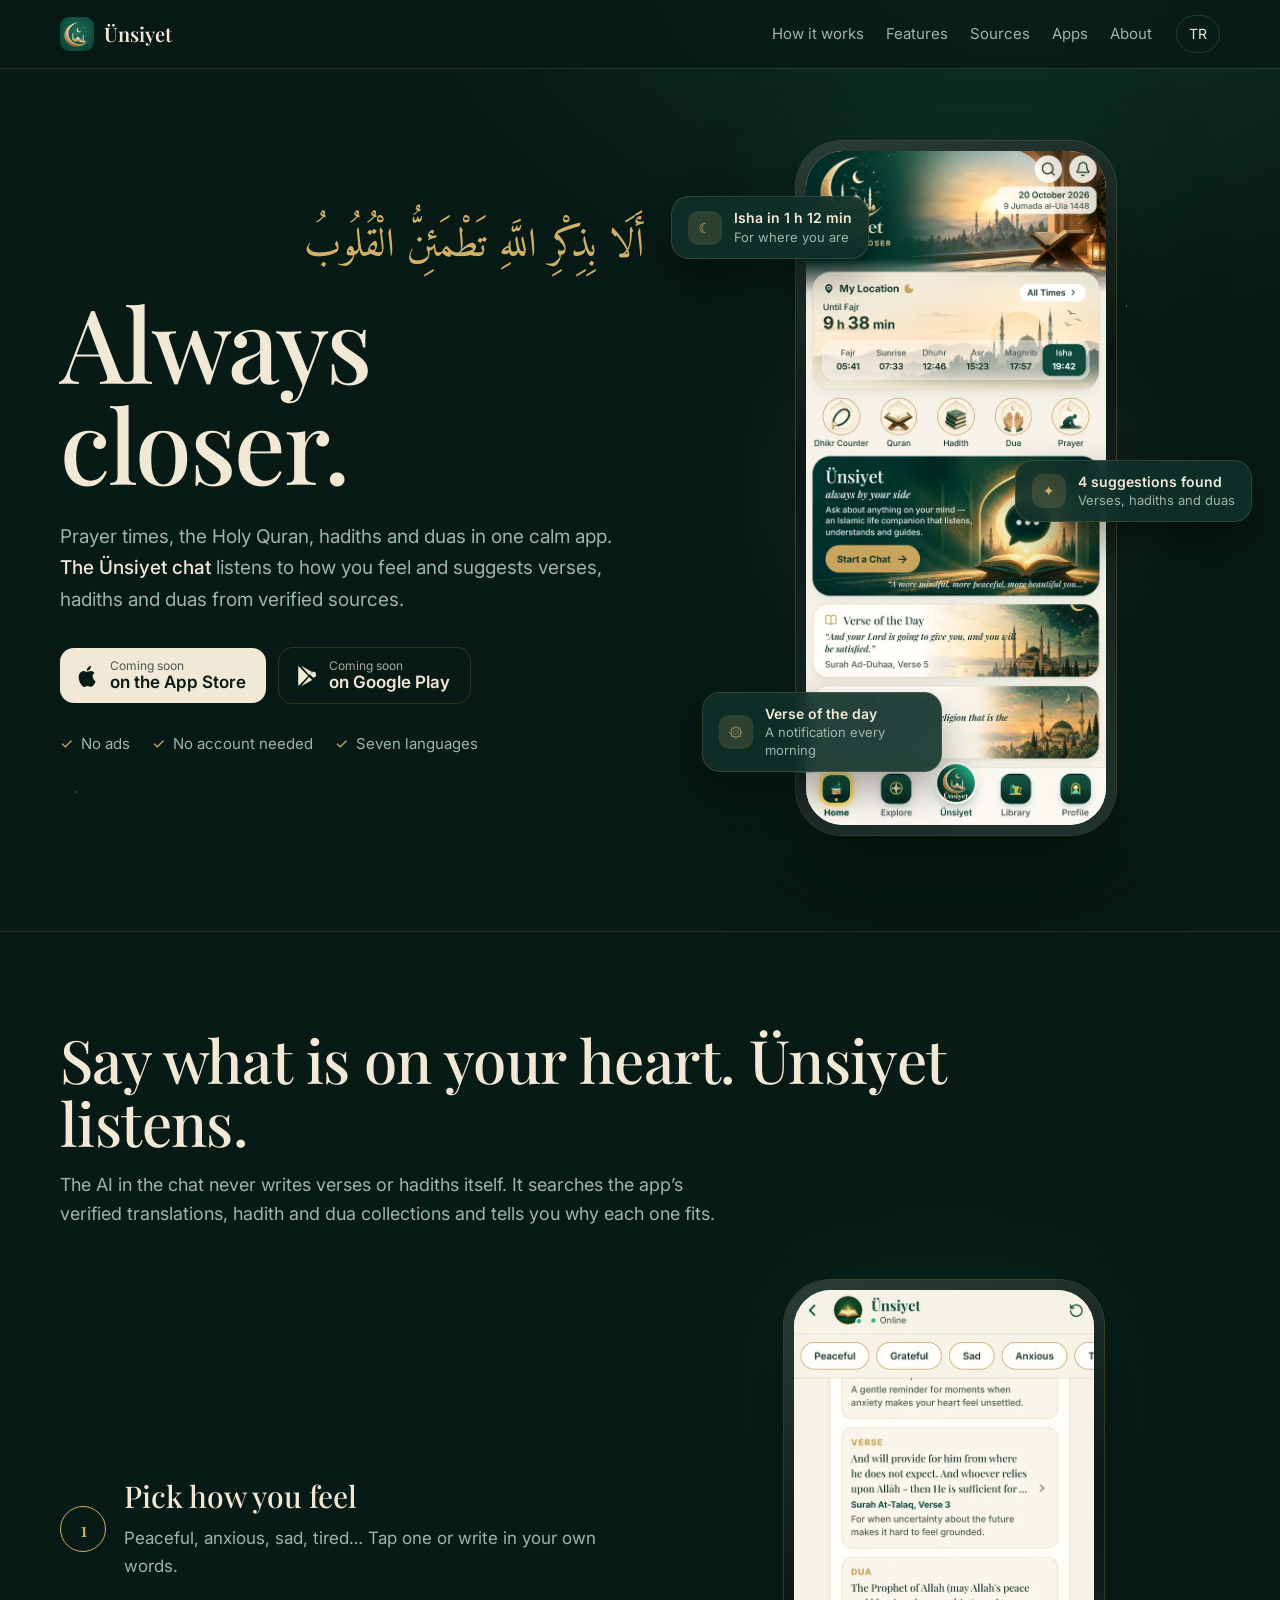
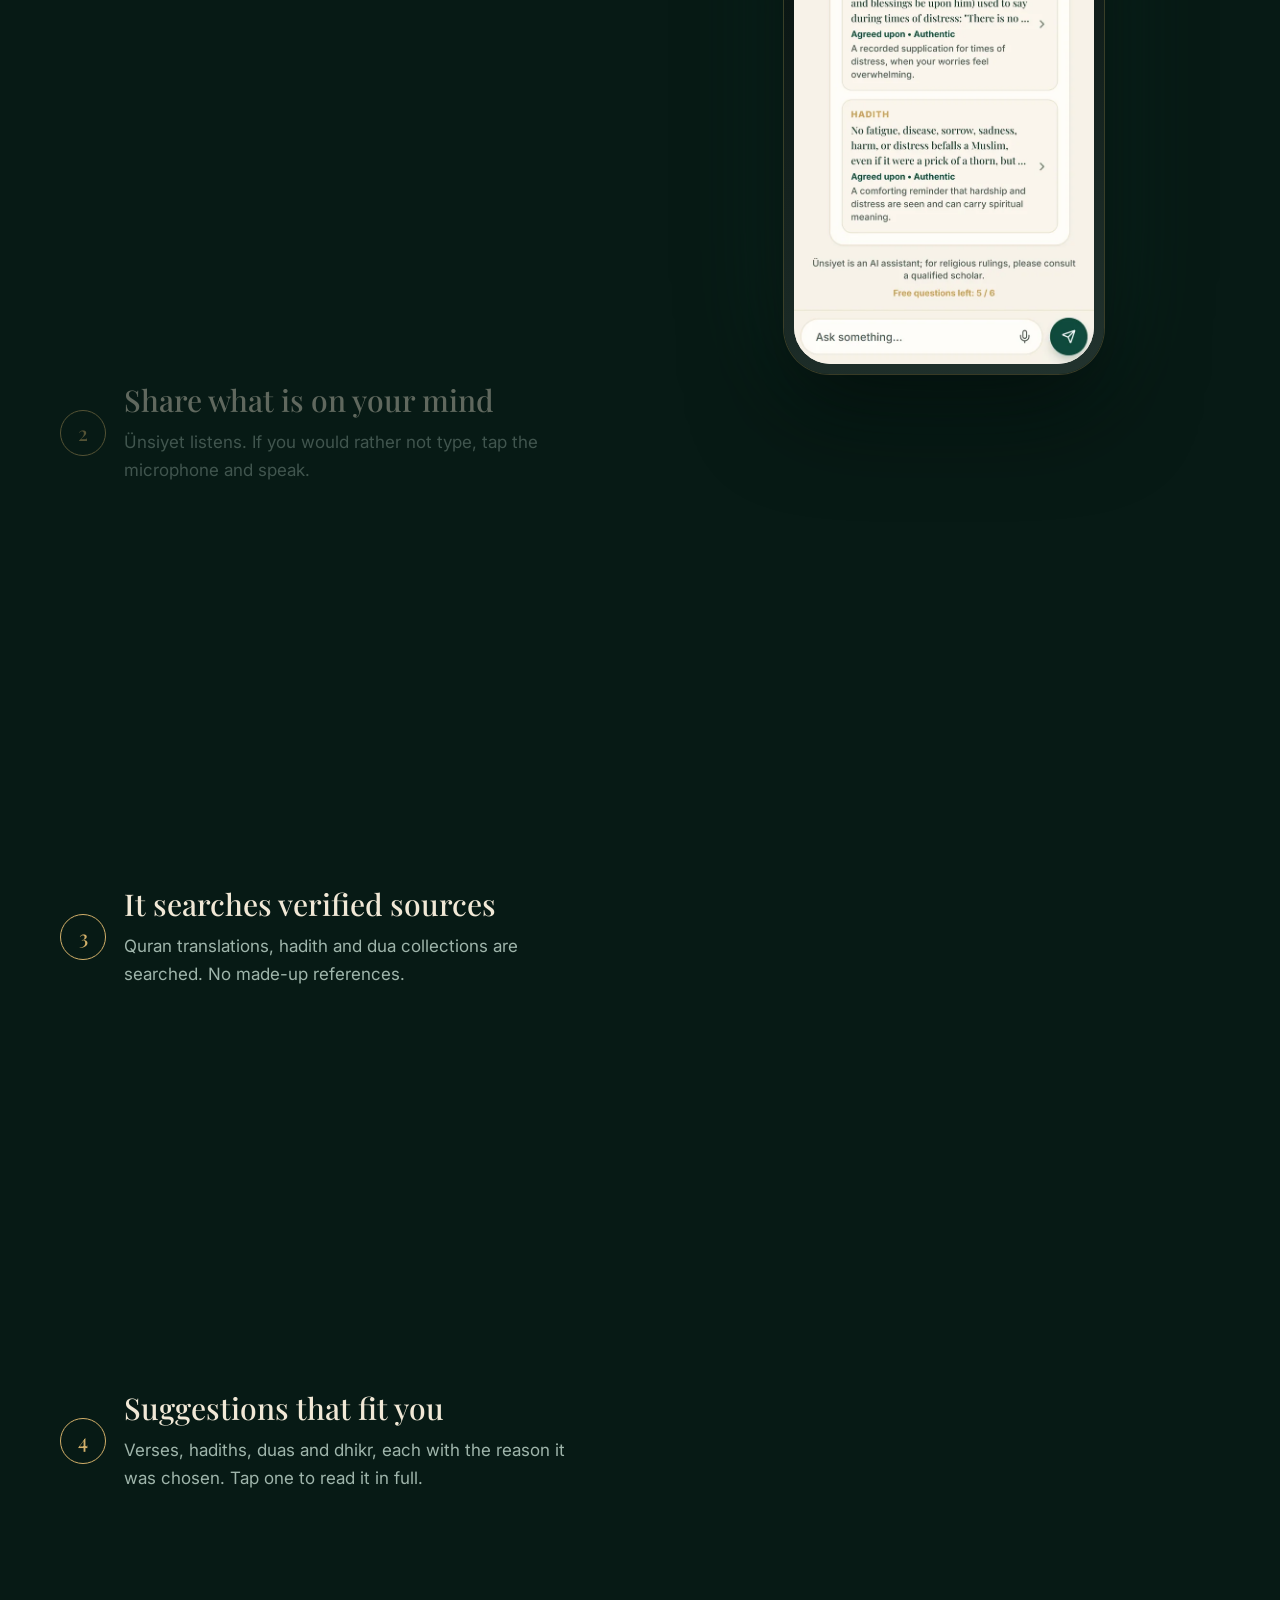
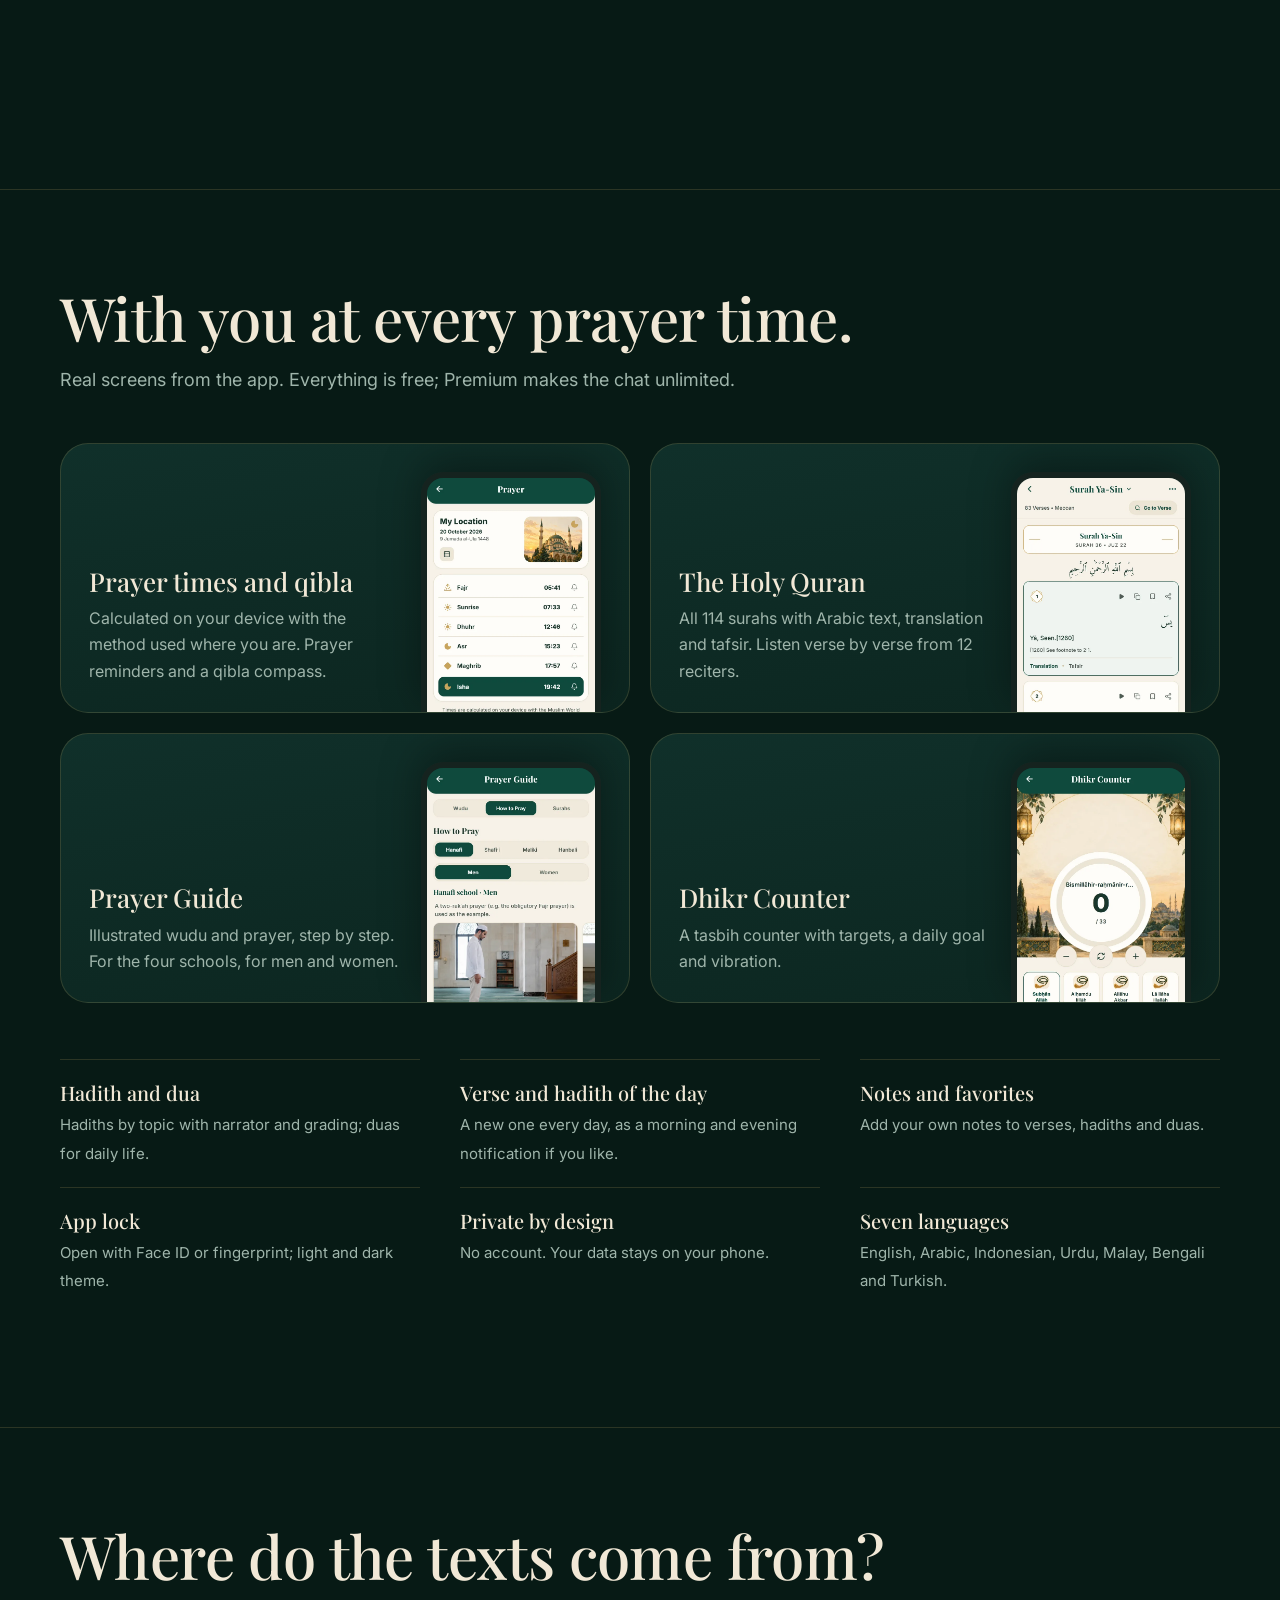
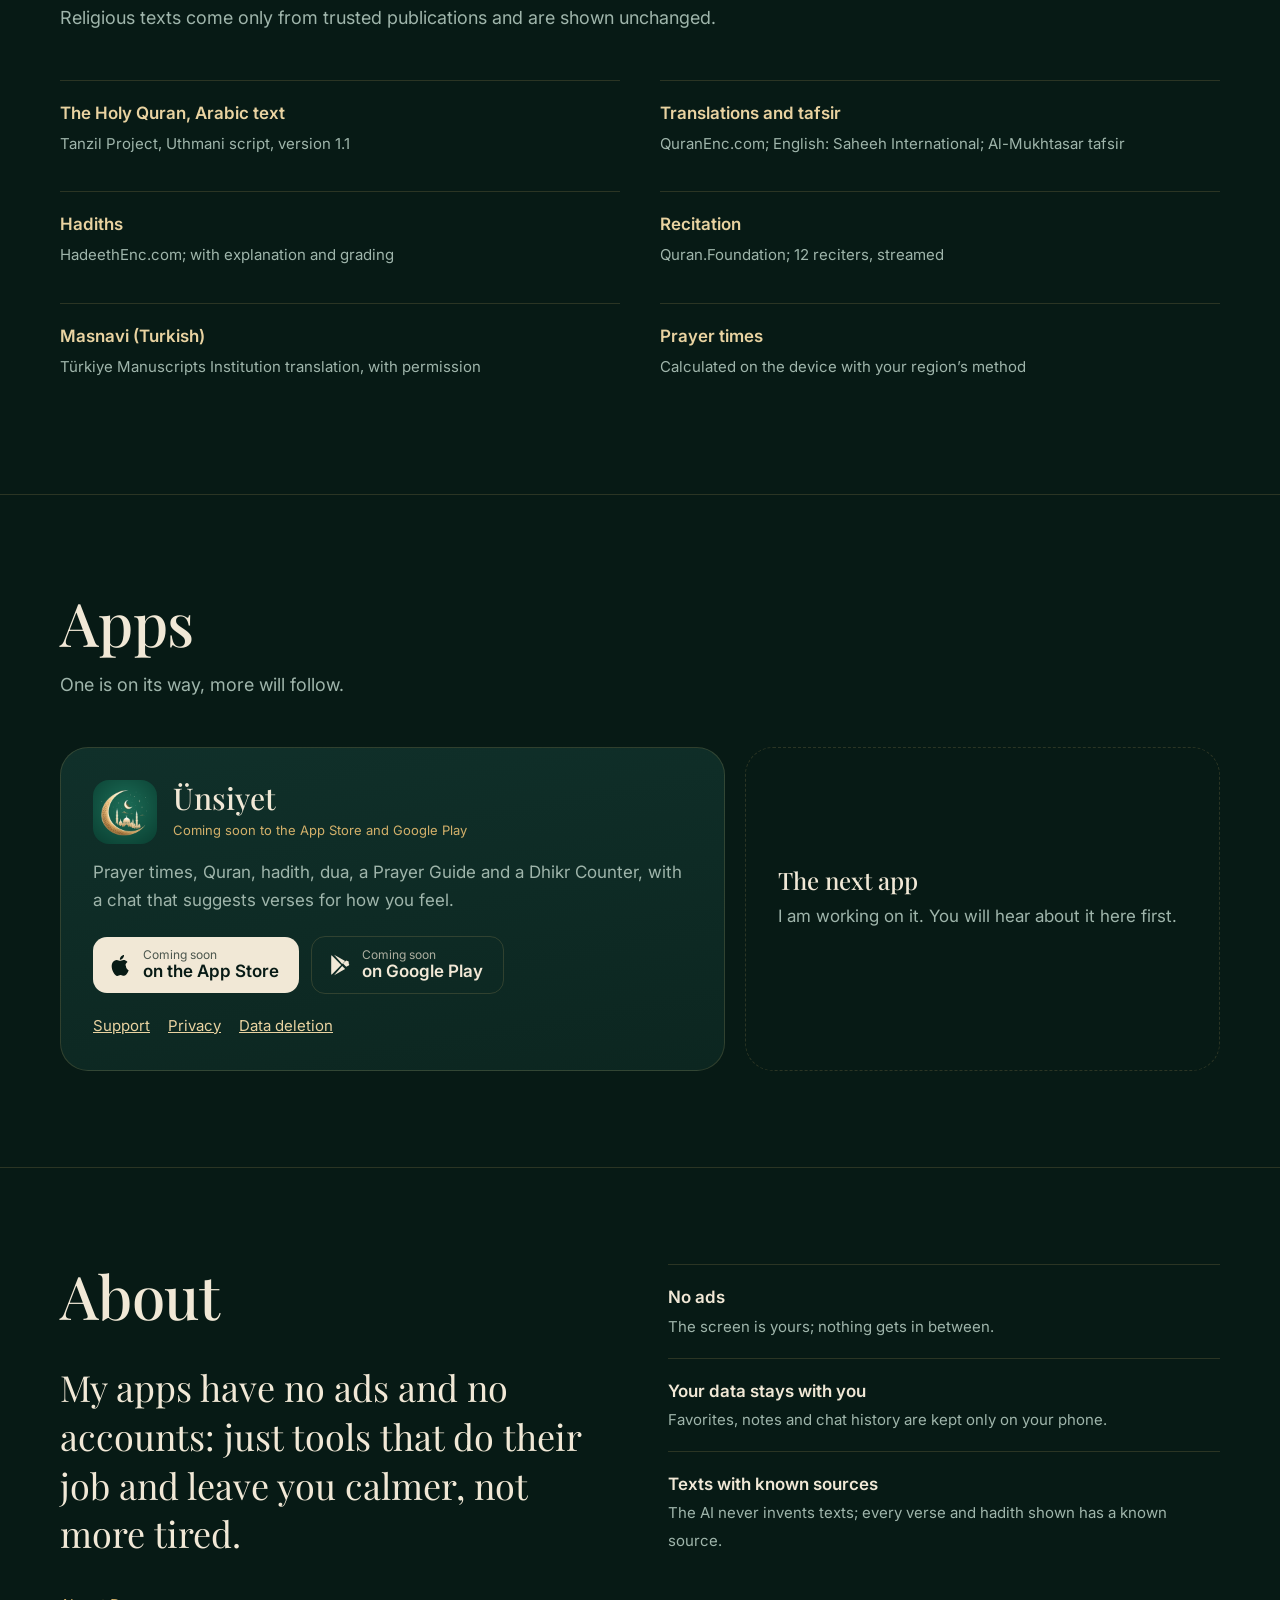
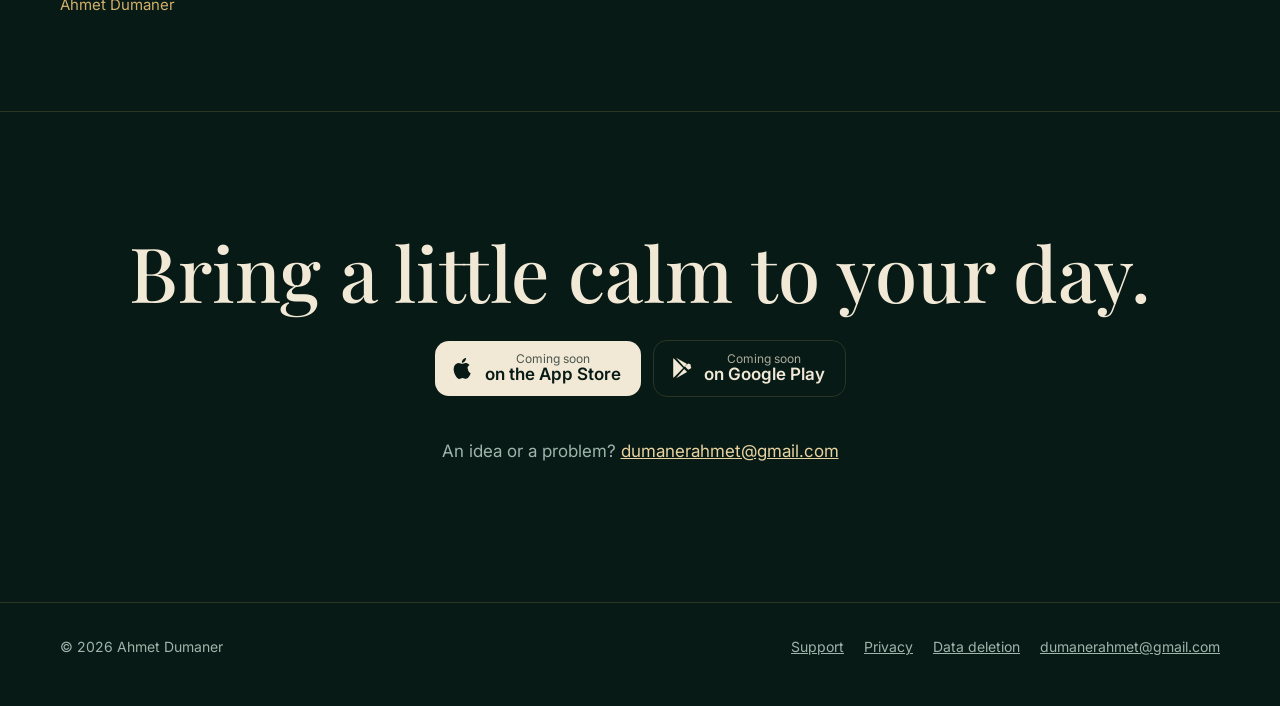
==== en/index.html @ 68b0a4cc "First version of dumaner.com.tr Home page in Turkish and English with the app's real screens, the ch" ====
<!doctype html>
<html lang="en" dir="ltr">
<head>
<meta charset="utf-8">
<meta name="viewport" content="width=device-width, initial-scale=1">
<title>Ünsiyet — Quran, prayer times, dua and dhikr</title>
<meta name="description" content="Ünsiyet is an Islamic lifestyle app with prayer times, qibla, the Holy Quran, hadiths, duas and dhikr, and a chat that suggests verses for how you feel.">
<meta name="theme-color" content="#071a15">
<link rel="canonical" href="https://dumaner.com.tr/en/">
<link rel="alternate" hreflang="tr" href="https://dumaner.com.tr/">
<link rel="alternate" hreflang="en" href="https://dumaner.com.tr/en/">
<meta property="og:title" content="Ünsiyet — Quran, prayer times, dua and dhikr">
<meta property="og:description" content="Ünsiyet is an Islamic lifestyle app with prayer times, qibla, the Holy Quran, hadiths, duas and dhikr, and a chat that suggests verses for how you feel.">
<meta property="og:image" content="https://dumaner.com.tr/assets/og.png">
<meta property="og:url" content="https://dumaner.com.tr/en/">
<link rel="icon" href="/assets/icon-192.png">
<link rel="apple-touch-icon" href="/assets/icon-192.png">
<link rel="preconnect" href="https://fonts.googleapis.com">
<link rel="preconnect" href="https://fonts.gstatic.com" crossorigin>
<link rel="stylesheet" href="https://fonts.googleapis.com/css2?family=Amiri&family=Inter:wght@400;500;600&family=Playfair+Display:wght@500;600&display=swap">
<link rel="stylesheet" href="/assets/styles.css">
</head>
<body>
<header class="top"><div class="wrap">
<a class="brand" href="/en/"><img src="/assets/icon-192.png" alt=""><span>Ünsiyet</span></a>
<nav aria-label="Sayfa"><a href="#how">How it works</a><a href="#features">Features</a><a href="#sources">Sources</a><a href="#apps">Apps</a><a href="#about">About</a></nav><a class="lang" href="/" hreflang="tr">TR</a>
</div></header>
<main>
<section class="hero" id="top"><div class="wrap">
<div>
<h1><span class="arabic" lang="ar" dir="rtl">أَلَا بِذِكْرِ اللَّهِ تَطْمَئِنُّ الْقُلُوبُ</span>Always closer.</h1>
<p class="lead">Prayer times, the Holy Quran, hadiths and duas in one calm app. <strong>The Ünsiyet chat</strong> listens to how you feel and suggests verses, hadiths and duas from verified sources.</p>
<div class="actions">
<a class="store" aria-disabled="true"><svg viewBox="0 0 24 24" aria-hidden="true"><path fill="currentColor" d="M16.4 12.6c0-2.4 2-3.6 2.1-3.7-1.2-1.7-3-1.9-3.6-2-1.5-.2-3 .9-3.8.9s-2-.9-3.3-.9C6.1 7 4.5 8 3.6 9.6c-1.9 3.2-.5 8 1.3 10.6.9 1.3 2 2.7 3.3 2.7 1.3-.1 1.8-.9 3.4-.9s2 .9 3.4.8c1.4 0 2.3-1.3 3.2-2.6 1-1.5 1.4-2.9 1.4-3-.1 0-2.7-1-2.7-4.6zM13.9 5.2c.7-.9 1.2-2 1.1-3.2-1 0-2.3.7-3 1.6-.7.8-1.3 2-1.1 3.1 1.1.1 2.3-.6 3-1.5z"/></svg><span><small>Coming soon</small><b>on the App Store</b></span></a>
<a class="store ghost" aria-disabled="true"><svg viewBox="0 0 24 24" aria-hidden="true"><path fill="currentColor" d="M3.6 2.3c-.3.3-.4.7-.4 1.2v17c0 .5.1.9.4 1.2l9.6-9.7-9.6-9.7zm10.6 10.7 2.9 2.9-11 6.3 8.1-9.2zm0-2L6.1 1.8l11 6.3-2.9 2.9zm6.5-.4c.7.4.7 1.4 0 1.8l-2.5 1.4-3.2-3.2 3.2-3.2 2.5 1.2z"/></svg><span><small>Coming soon</small><b>on Google Play</b></span></a>
</div>
<ul class="facts"><li>No ads</li><li>No account needed</li><li>Seven languages</li></ul>
</div>
<div class="stage">
<div class="halo"></div>
<div class="phone"><div class="screen"><img src="/assets/shots/en/1-home.webp" alt="Always closer." fetchpriority="high" width="430" height="932"></div></div>
<div class="chip c1" aria-hidden="true"><i>☾</i><div><b>Isha in 1 h 12 min</b><span>For where you are</span></div></div>
<div class="chip c2" aria-hidden="true"><i>✦</i><div><b>4 suggestions found</b><span>Verses, hadiths and duas</span></div></div>
<div class="chip c3" aria-hidden="true"><i>۞</i><div><b>Verse of the day</b><span>A notification every morning</span></div></div>
</div>
</div></section>

<section class="block" id="how"><div class="wrap">
<h2>Say what is on your heart. Ünsiyet listens.</h2>
<p class="intro">The AI in the chat never writes verses or hadiths itself. It searches the app’s verified translations, hadith and dua collections and tells you why each one fits.</p>
<div class="how">
<ol class="steps"><li><h3>Pick how you feel</h3><p>Peaceful, anxious, sad, tired… Tap one or write in your own words.</p></li><li><h3>Share what is on your mind</h3><p>Ünsiyet listens. If you would rather not type, tap the microphone and speak.</p></li><li><h3>It searches verified sources</h3><p>Quran translations, hadith and dua collections are searched. No made-up references.</p></li><li><h3>Suggestions that fit you</h3><p>Verses, hadiths, duas and dhikr, each with the reason it was chosen. Tap one to read it in full.</p></li></ol>
<div class="sticky" aria-hidden="true"><div class="phone"><div class="screen">
<div class="mock"><div class="bar"><img src="/assets/icon-192.png" alt=""><div><b>Ünsiyet</b><span>● Online</span></div></div><div class="moods"><span>Peaceful</span><span>Grateful</span><span>Sad</span><span class="sel">Anxious</span><span>Tired</span></div><div class="bubble">Assalamu alaikum! How are you feeling today?</div></div>
<div class="mock"><div class="bar"><img src="/assets/icon-192.png" alt=""><div><b>Ünsiyet</b><span>● Online</span></div></div><div class="bubble">Assalamu alaikum! How are you feeling today?</div><div class="bubble me">Lately I feel very anxious about my future and my heart feels tight.</div><div class="typing">Ünsiyet is typing…</div></div>
<div class="mock"><div class="bar"><img src="/assets/icon-192.png" alt=""><div><b>Ünsiyet</b><span>● Online</span></div></div><div class="bubble me">Lately I feel very anxious about my future and my heart feels tight.</div><div class="sources"><div><span>Quran translation</span><em>anxiety, peace</em></div><div><span>Hadiths</span><em>distress, sorrow</em></div><div><span>Duas</span><em>times of hardship</em></div></div><div class="typing">Ünsiyet is typing…</div></div>
<img src="/assets/shots/en/2-chat.webp" alt="Suggestions that fit you" loading="lazy" width="430" height="932">
</div></div></div>
</div>
</div></section>

<section class="block" id="features"><div class="wrap">
<h2>With you at every prayer time.</h2>
<p class="intro">Real screens from the app. Everything is free; Premium makes the chat unlimited.</p>
<div class="tiles"><article class="tile"><div><h3>Prayer times and qibla</h3><p>Calculated on your device with the method used where you are. Prayer reminders and a qibla compass.</p></div><div class="shot"><img src="/assets/shots/en/3-prayer.webp" alt="Prayer times and qibla" loading="lazy" width="430" height="932"></div></article><article class="tile"><div><h3>The Holy Quran</h3><p>All 114 surahs with Arabic text, translation and tafsir. Listen verse by verse from 12 reciters.</p></div><div class="shot"><img src="/assets/shots/en/4-quran.webp" alt="The Holy Quran" loading="lazy" width="430" height="932"></div></article><article class="tile"><div><h3>Prayer Guide</h3><p>Illustrated wudu and prayer, step by step. For the four schools, for men and women.</p></div><div class="shot"><img src="/assets/shots/en/5-guide.webp" alt="Prayer Guide" loading="lazy" width="430" height="932"></div></article><article class="tile"><div><h3>Dhikr Counter</h3><p>A tasbih counter with targets, a daily goal and vibration.</p></div><div class="shot"><img src="/assets/shots/en/6-dhikr.webp" alt="Dhikr Counter" loading="lazy" width="430" height="932"></div></article></div>
<ul class="more"><li><b>Hadith and dua</b><span>Hadiths by topic with narrator and grading; duas for daily life.</span></li><li><b>Verse and hadith of the day</b><span>A new one every day, as a morning and evening notification if you like.</span></li><li><b>Notes and favorites</b><span>Add your own notes to verses, hadiths and duas.</span></li><li><b>App lock</b><span>Open with Face ID or fingerprint; light and dark theme.</span></li><li><b>Private by design</b><span>No account. Your data stays on your phone.</span></li><li><b>Seven languages</b><span>English, Arabic, Indonesian, Urdu, Malay, Bengali and Turkish.</span></li></ul>
</div></section>

<section class="block" id="sources"><div class="wrap">
<h2>Where do the texts come from?</h2>
<p class="intro">Religious texts come only from trusted publications and are shown unchanged.</p>
<ul class="sources-list"><li><b>The Holy Quran, Arabic text</b><span>Tanzil Project, Uthmani script, version 1.1</span></li><li><b>Translations and tafsir</b><span>QuranEnc.com; English: Saheeh International; Al-Mukhtasar tafsir</span></li><li><b>Hadiths</b><span>HadeethEnc.com; with explanation and grading</span></li><li><b>Recitation</b><span>Quran.Foundation; 12 reciters, streamed</span></li><li><b>Masnavi (Turkish)</b><span>Türkiye Manuscripts Institution translation, with permission</span></li><li><b>Prayer times</b><span>Calculated on the device with your region’s method</span></li></ul>
</div></section>

<section class="block" id="apps"><div class="wrap">
<h2>Apps</h2>
<p class="intro">One is on its way, more will follow.</p>
<div class="apps">
<article class="app-card"><header><img src="/assets/icon-192.png" alt=""><div><h3>Ünsiyet</h3><span class="status">Coming soon to the App Store and Google Play</span></div></header>
<p>Prayer times, Quran, hadith, dua, a Prayer Guide and a Dhikr Counter, with a chat that suggests verses for how you feel.</p><div class="actions">
<a class="store" aria-disabled="true"><svg viewBox="0 0 24 24" aria-hidden="true"><path fill="currentColor" d="M16.4 12.6c0-2.4 2-3.6 2.1-3.7-1.2-1.7-3-1.9-3.6-2-1.5-.2-3 .9-3.8.9s-2-.9-3.3-.9C6.1 7 4.5 8 3.6 9.6c-1.9 3.2-.5 8 1.3 10.6.9 1.3 2 2.7 3.3 2.7 1.3-.1 1.8-.9 3.4-.9s2 .9 3.4.8c1.4 0 2.3-1.3 3.2-2.6 1-1.5 1.4-2.9 1.4-3-.1 0-2.7-1-2.7-4.6zM13.9 5.2c.7-.9 1.2-2 1.1-3.2-1 0-2.3.7-3 1.6-.7.8-1.3 2-1.1 3.1 1.1.1 2.3-.6 3-1.5z"/></svg><span><small>Coming soon</small><b>on the App Store</b></span></a>
<a class="store ghost" aria-disabled="true"><svg viewBox="0 0 24 24" aria-hidden="true"><path fill="currentColor" d="M3.6 2.3c-.3.3-.4.7-.4 1.2v17c0 .5.1.9.4 1.2l9.6-9.7-9.6-9.7zm10.6 10.7 2.9 2.9-11 6.3 8.1-9.2zm0-2L6.1 1.8l11 6.3-2.9 2.9zm6.5-.4c.7.4.7 1.4 0 1.8l-2.5 1.4-3.2-3.2 3.2-3.2 2.5 1.2z"/></svg><span><small>Coming soon</small><b>on Google Play</b></span></a>
</div><div class="links"><a href="/unsiyet/support.html#en">Support</a><a href="/unsiyet/privacy.html#en">Privacy</a><a href="/unsiyet/delete-data.html#en">Data deletion</a></div></article>
<article class="app-card next"><h3>The next app</h3><p>I am working on it. You will hear about it here first.</p></article>
</div>
</div></section>

<section class="block" id="about"><div class="wrap about">
<div><h2>About</h2><blockquote><p>My apps have no ads and no accounts: just tools that do their job and leave you calmer, not more tired.</p><footer>Ahmet Dumaner</footer></blockquote></div>
<ul class="values"><li><b>No ads</b><span>The screen is yours; nothing gets in between.</span></li><li><b>Your data stays with you</b><span>Favorites, notes and chat history are kept only on your phone.</span></li><li><b>Texts with known sources</b><span>The AI never invents texts; every verse and hadith shown has a known source.</span></li></ul>
</div></section>

<section class="closing" id="contact"><div class="wrap">
<h2>Bring a little calm to your day.</h2>
<div class="actions">
<a class="store" aria-disabled="true"><svg viewBox="0 0 24 24" aria-hidden="true"><path fill="currentColor" d="M16.4 12.6c0-2.4 2-3.6 2.1-3.7-1.2-1.7-3-1.9-3.6-2-1.5-.2-3 .9-3.8.9s-2-.9-3.3-.9C6.1 7 4.5 8 3.6 9.6c-1.9 3.2-.5 8 1.3 10.6.9 1.3 2 2.7 3.3 2.7 1.3-.1 1.8-.9 3.4-.9s2 .9 3.4.8c1.4 0 2.3-1.3 3.2-2.6 1-1.5 1.4-2.9 1.4-3-.1 0-2.7-1-2.7-4.6zM13.9 5.2c.7-.9 1.2-2 1.1-3.2-1 0-2.3.7-3 1.6-.7.8-1.3 2-1.1 3.1 1.1.1 2.3-.6 3-1.5z"/></svg><span><small>Coming soon</small><b>on the App Store</b></span></a>
<a class="store ghost" aria-disabled="true"><svg viewBox="0 0 24 24" aria-hidden="true"><path fill="currentColor" d="M3.6 2.3c-.3.3-.4.7-.4 1.2v17c0 .5.1.9.4 1.2l9.6-9.7-9.6-9.7zm10.6 10.7 2.9 2.9-11 6.3 8.1-9.2zm0-2L6.1 1.8l11 6.3-2.9 2.9zm6.5-.4c.7.4.7 1.4 0 1.8l-2.5 1.4-3.2-3.2 3.2-3.2 2.5 1.2z"/></svg><span><small>Coming soon</small><b>on Google Play</b></span></a>
</div>
<p>An idea or a problem? <a href="mailto:dumanerahmet@gmail.com">dumanerahmet@gmail.com</a></p>
</div></section>
</main>
<footer class="site"><div class="wrap"><span>© 2026 Ahmet Dumaner</span><nav><a href="/unsiyet/support.html#en">Support</a><a href="/unsiyet/privacy.html#en">Privacy</a><a href="/unsiyet/delete-data.html#en">Data deletion</a><a href="mailto:dumanerahmet@gmail.com">dumanerahmet@gmail.com</a></nav></div></footer>
<script src="/assets/site.js" defer></script>
</body>
</html>
---- assets/styles.css ----
/* dumaner.com.tr — night emerald, gold, parchment. Shared by every page. */
:root {
  --night: #071a15;
  --deep: #0c2620;
  --panel: #10302a;
  --line: rgba(211, 176, 106, 0.18);
  --gold: #d3b06a;
  --gold-soft: #e9d3a1;
  --parchment: #f1e8d6;
  --sage: #9fb5ab;
  --emerald: #2f8f70;
  --radius-lg: 28px;
  --radius-md: 18px;
  --serif: 'Playfair Display', Georgia, 'Times New Roman', serif;
  --sans: 'Inter', system-ui, -apple-system, 'Segoe UI', sans-serif;
  --arabic: 'Amiri', 'Noto Naskh Arabic', serif;
  color-scheme: dark;
}

* { box-sizing: border-box; }
html { scroll-behavior: smooth; }
@media (prefers-reduced-motion: reduce) { html { scroll-behavior: auto; } }

body {
  margin: 0;
  background: var(--night);
  color: var(--parchment);
  font: 400 17px/1.65 var(--sans);
  -webkit-font-smoothing: antialiased;
}

/* A quiet star field behind the whole page. */
body::before {
  content: '';
  position: fixed;
  inset: 0;
  z-index: -1;
  background:
    radial-gradient(1px 1px at 12% 18%, rgba(241, 232, 214, 0.55) 50%, transparent 51%),
    radial-gradient(1px 1px at 72% 9%, rgba(241, 232, 214, 0.4) 50%, transparent 51%),
    radial-gradient(1.5px 1.5px at 88% 34%, rgba(211, 176, 106, 0.6) 50%, transparent 51%),
    radial-gradient(1px 1px at 33% 62%, rgba(241, 232, 214, 0.35) 50%, transparent 51%),
    radial-gradient(1px 1px at 58% 78%, rgba(241, 232, 214, 0.3) 50%, transparent 51%),
    radial-gradient(1.5px 1.5px at 6% 88%, rgba(211, 176, 106, 0.45) 50%, transparent 51%),
    radial-gradient(900px 600px at 80% -10%, rgba(47, 143, 112, 0.22), transparent 70%),
    var(--night);
}

a { color: var(--gold-soft); }
a:focus-visible, button:focus-visible { outline: 2px solid var(--gold); outline-offset: 3px; border-radius: 6px; }
img { max-width: 100%; display: block; }

.wrap { width: min(1160px, 100% - 32px); margin-inline: auto; }

/* Header */
.top {
  position: sticky;
  top: 0;
  z-index: 10;
  backdrop-filter: blur(14px);
  background: rgba(7, 26, 21, 0.72);
  border-bottom: 1px solid var(--line);
}
.top .wrap { display: flex; align-items: center; gap: 24px; min-height: 68px; }
.brand { display: flex; align-items: center; gap: 10px; text-decoration: none; color: var(--parchment); }
.brand img { width: 34px; height: 34px; border-radius: 9px; }
.brand span { font: 600 20px/1 var(--serif); }
.top nav { display: flex; gap: 22px; margin-inline-start: auto; }
.top nav a { color: var(--sage); text-decoration: none; font-size: 15px; }
.top nav a:hover { color: var(--parchment); }
.lang { font-size: 14px; padding: 6px 12px; border: 1px solid var(--line); border-radius: 999px; text-decoration: none; color: var(--parchment); }
@media (max-width: 860px) { .top nav { display: none; } .lang { margin-inline-start: auto; } }

/* Hero */
.hero { padding: 72px 0 96px; }
.hero .wrap { display: grid; grid-template-columns: 1.05fr 0.95fr; gap: 48px; align-items: center; }
.hero h1 {
  font: 500 clamp(52px, 8vw, 104px) / 0.98 var(--serif);
  letter-spacing: -0.02em;
  margin: 0 0 28px;
  color: var(--parchment);
}
.hero h1 .arabic {
  display: block;
  font: 400 clamp(26px, 3.4vw, 40px) / 1.4 var(--arabic);
  color: var(--gold);
  letter-spacing: 0;
  margin-bottom: 18px;
  text-align: start;
}
.hero p.lead { font-size: 19px; color: var(--sage); max-width: 34em; margin: 0 0 32px; }
.hero p.lead strong { color: var(--parchment); font-weight: 500; }
.actions { display: flex; flex-wrap: wrap; gap: 12px; align-items: center; }
.store {
  display: inline-flex;
  align-items: center;
  gap: 10px;
  padding: 11px 20px 11px 16px;
  border-radius: 14px;
  background: var(--parchment);
  color: var(--night);
  text-decoration: none;
  line-height: 1.15;
}
.store svg { width: 24px; height: 24px; flex: none; }
.store small { display: block; font-size: 12px; opacity: 0.7; }
.store b { font-size: 17px; font-weight: 600; }
.store[aria-disabled='true'] { cursor: default; }
.store.ghost { background: transparent; color: var(--parchment); border: 1px solid var(--line); }
.button-link { color: var(--parchment); text-decoration: none; padding: 12px 18px; border-radius: 14px; border: 1px solid var(--line); font-weight: 500; }
.button-link:hover { border-color: var(--gold); }
.facts { display: flex; flex-wrap: wrap; gap: 8px 22px; list-style: none; padding: 0; margin: 28px 0 0; color: var(--sage); font-size: 15px; }
.facts li::before { content: '✓'; color: var(--gold); margin-inline-end: 8px; }

/* Phone frame around a real screenshot */
.stage { position: relative; display: grid; place-items: center; min-height: 640px; }
.phone {
  position: relative;
  width: min(320px, 78vw);
  aspect-ratio: 430 / 932;
  border-radius: 46px;
  padding: 10px;
  background: linear-gradient(160deg, #2b3d37, #0b1714 40%, #22332e);
  box-shadow: 0 0 0 1px rgba(211, 176, 106, 0.25), 0 40px 90px rgba(0, 0, 0, 0.55), 0 0 120px rgba(47, 143, 112, 0.18);
}
.phone .screen { width: 100%; height: 100%; border-radius: 37px; overflow: hidden; background: #f7f2e9; position: relative; }
.phone .screen img { width: 100%; height: 100%; object-fit: cover; object-position: top; }
.halo {
  position: absolute;
  width: 520px;
  height: 520px;
  border-radius: 50%;
  background: radial-gradient(circle, rgba(211, 176, 106, 0.16), transparent 62%);
  z-index: -1;
}
.chip {
  position: absolute;
  display: flex;
  align-items: center;
  gap: 12px;
  padding: 12px 16px;
  border-radius: var(--radius-md);
  background: rgba(16, 48, 42, 0.9);
  border: 1px solid var(--line);
  backdrop-filter: blur(10px);
  box-shadow: 0 18px 40px rgba(0, 0, 0, 0.35);
  font-size: 14px;
  line-height: 1.3;
  max-width: 240px;
}
.chip b { display: block; color: var(--parchment); font-weight: 600; }
.chip span { color: var(--sage); font-size: 13px; }
.chip i { font-style: normal; display: grid; place-items: center; width: 34px; height: 34px; border-radius: 10px; background: rgba(211, 176, 106, 0.16); color: var(--gold); flex: none; }
.chip.c1 { top: 8%; inset-inline-start: -4%; }
.chip.c2 { top: 46%; inset-inline-end: -6%; }
.chip.c3 { bottom: 9%; inset-inline-start: 2%; }

/* Hero entrance: the one orchestrated moment on the page. */
@media (prefers-reduced-motion: no-preference) {
  .hero h1, .hero .lead, .hero .actions, .hero .facts { animation: rise 0.9s cubic-bezier(0.2, 0.7, 0.2, 1) both; }
  .hero .lead { animation-delay: 0.12s; }
  .hero .actions { animation-delay: 0.22s; }
  .hero .facts { animation-delay: 0.3s; }
  .hero .phone { animation: rise 1.1s 0.15s cubic-bezier(0.2, 0.7, 0.2, 1) both; }
  .hero .chip { animation: fade 0.8s both; }
  .hero .chip.c1 { animation-delay: 0.8s; }
  .hero .chip.c2 { animation-delay: 1s; }
  .hero .chip.c3 { animation-delay: 1.2s; }
}
@keyframes rise { from { opacity: 0; transform: translateY(24px); } to { opacity: 1; transform: none; } }
@keyframes fade { from { opacity: 0; } to { opacity: 1; } }

@media (max-width: 900px) {
  .hero { padding-top: 40px; }
  .hero .wrap { grid-template-columns: 1fr; }
  .stage { min-height: 0; padding: 24px 0 8px; }
  .chip.c1 { inset-inline-start: 0; }
  .chip.c2 { inset-inline-end: 0; }
}

/* Section headings */
section.block { padding: 96px 0; border-top: 1px solid var(--line); }
.block h2 { font: 500 clamp(36px, 5vw, 60px) / 1.05 var(--serif); margin: 0 0 16px; letter-spacing: -0.01em; max-width: 16em; }
.block .intro { color: var(--sage); font-size: 18px; max-width: 38em; margin: 0 0 48px; }

/* How the chat works: steps on one side, a sticky phone on the other */
.how { display: grid; grid-template-columns: 1fr 1fr; gap: 56px; }
.steps { list-style: none; margin: 0; padding: 0; counter-reset: step; }
.steps li {
  counter-increment: step;
  min-height: clamp(320px, 56vh, 520px);
  display: flex;
  flex-direction: column;
  justify-content: center;
  padding-inline-start: 64px;
  position: relative;
  opacity: 0.38;
  transition: opacity 0.4s;
}
.steps li.on { opacity: 1; }
.steps li::before {
  content: counter(step);
  position: absolute;
  inset-inline-start: 0;
  top: 50%;
  translate: 0 -50%;
  width: 44px;
  height: 44px;
  border-radius: 50%;
  display: grid;
  place-items: center;
  border: 1px solid var(--gold);
  color: var(--gold);
  font: 500 20px/1 var(--serif);
}
.steps h3 { font: 500 30px/1.2 var(--serif); margin: 0 0 10px; }
.steps p { color: var(--sage); margin: 0; max-width: 28em; }
.how .sticky { position: sticky; top: 96px; height: min(700px, calc(100vh - 120px)); display: grid; place-items: center; }
.how .screen > * { position: absolute; inset: 0; opacity: 0; transition: opacity 0.5s; }
.how .screen > .on { opacity: 1; }
@media (max-width: 900px) {
  .how { grid-template-columns: 1fr; }
  .how .sticky { display: none; }
  .steps li { min-height: 0; opacity: 1; padding-block: 18px; }
}

/* Drawn chat screens inside the phone (steps 1–3) */
.mock { background: #f7f2e9; color: #1f2a24; font: 400 13px/1.45 var(--sans); padding: 18px 14px; display: flex; flex-direction: column; gap: 12px; }
.mock .bar { display: flex; align-items: center; gap: 10px; padding-bottom: 12px; border-bottom: 1px solid #e6dccb; }
.mock .bar img { width: 34px; height: 34px; border-radius: 50%; }
.mock .bar b { font: 600 17px/1 var(--serif); color: #0f4a3c; }
.mock .bar span { display: block; font-size: 11px; color: #2f8f70; }
.mock .moods { display: flex; flex-wrap: wrap; gap: 6px; }
.mock .moods span { border: 1px solid #c9a45c; border-radius: 999px; padding: 4px 10px; font-size: 12px; background: #fffdf8; }
.mock .moods span.sel { background: #0f4a3c; color: #fff; border-color: #0f4a3c; }
.mock .bubble { background: #fffdf8; border: 1px solid #e6dccb; border-radius: 16px; padding: 10px 12px; max-width: 86%; }
.mock .bubble.me { align-self: flex-end; background: #0f4a3c; color: #f7f2e9; border-color: #0f4a3c; }
.mock .typing { color: #6b766f; font-size: 12px; }
.mock .sources { display: grid; gap: 8px; }
.mock .sources div { display: flex; justify-content: space-between; gap: 8px; background: #fffdf8; border: 1px solid #e6dccb; border-radius: 12px; padding: 9px 11px; }
.mock .sources em { font-style: normal; color: #2f8f70; font-weight: 600; }

/* Features: a few large tiles with real screens, the rest as a compact list */
.tiles { display: grid; grid-template-columns: repeat(2, 1fr); gap: 20px; }
.tile {
  display: grid;
  grid-template-columns: 1fr 180px;
  gap: 20px;
  align-items: end;
  padding: 28px 28px 0;
  border-radius: var(--radius-lg);
  background: linear-gradient(170deg, var(--panel), var(--deep));
  border: 1px solid var(--line);
  overflow: hidden;
}
.tile h3 { font: 500 26px/1.2 var(--serif); margin: 0 0 8px; }
.tile p { color: var(--sage); margin: 0 0 28px; font-size: 16px; }
.tile .shot { border-radius: 22px 22px 0 0; overflow: hidden; border: 6px solid #15231f; border-bottom: 0; box-shadow: 0 -10px 40px rgba(0, 0, 0, 0.35); }
.tile .shot img { aspect-ratio: 430 / 600; height: auto; object-fit: cover; object-position: top; width: 100%; }
@media (max-width: 900px) { .tiles { grid-template-columns: 1fr; } .tile { grid-template-columns: 1fr 140px; } }
@media (max-width: 480px) { .tile { grid-template-columns: 1fr; } .tile .shot { max-width: 220px; margin-inline: auto; } }

.more { display: grid; grid-template-columns: repeat(3, 1fr); gap: 0 40px; margin-top: 56px; list-style: none; padding: 0; }
.more li { padding: 20px 0; border-top: 1px solid var(--line); }
.more b { display: block; font: 500 20px/1.3 var(--serif); margin-bottom: 4px; }
.more span { color: var(--sage); font-size: 15px; }
@media (max-width: 900px) { .more { grid-template-columns: 1fr 1fr; } }
@media (max-width: 560px) { .more { grid-template-columns: 1fr; } }

/* Sources */
.sources-list { display: grid; grid-template-columns: repeat(2, 1fr); gap: 16px 40px; list-style: none; padding: 0; margin: 0; }
.sources-list li { padding: 18px 0; border-top: 1px solid var(--line); }
.sources-list b { display: block; color: var(--gold-soft); font-weight: 600; margin-bottom: 2px; }
.sources-list span { color: var(--sage); font-size: 15px; }
@media (max-width: 760px) { .sources-list { grid-template-columns: 1fr; } }

/* Apps */
.apps { display: grid; grid-template-columns: 1.4fr 1fr; gap: 20px; }
.app-card { border-radius: var(--radius-lg); border: 1px solid var(--line); background: linear-gradient(170deg, var(--panel), var(--deep)); padding: 32px; }
.app-card header { display: flex; gap: 16px; align-items: center; margin-bottom: 14px; }
.app-card header img { width: 64px; height: 64px; border-radius: 16px; }
.app-card h3 { font: 500 30px/1.1 var(--serif); margin: 0; }
.app-card .status { font-size: 13px; color: var(--gold); }
.app-card p { color: var(--sage); margin: 0 0 22px; }
.app-card .links { display: flex; flex-wrap: wrap; gap: 8px 18px; margin-top: 20px; font-size: 15px; }
.app-card.next { background: transparent; border-style: dashed; display: flex; flex-direction: column; justify-content: center; }
.app-card.next h3 { font-size: 24px; margin-bottom: 8px; }
@media (max-width: 860px) { .apps { grid-template-columns: 1fr; } }

/* About */
.about { display: grid; grid-template-columns: 1fr 1fr; gap: 56px; align-items: start; }
.about blockquote { margin: 0; font: 400 clamp(26px, 3vw, 36px) / 1.35 var(--serif); color: var(--parchment); }
.about blockquote footer { margin-top: 20px; font: 400 15px/1.4 var(--sans); color: var(--gold); }
.values { list-style: none; padding: 0; margin: 0; }
.values li { padding: 18px 0; border-top: 1px solid var(--line); }
.values b { display: block; font-weight: 600; }
.values span { color: var(--sage); font-size: 15px; }
@media (max-width: 860px) { .about { grid-template-columns: 1fr; } }

/* Closing */
.closing { text-align: center; padding: 120px 0; border-top: 1px solid var(--line); }
.closing h2 { font: 500 clamp(40px, 6vw, 76px) / 1.05 var(--serif); margin: 0 auto 28px; max-width: 14em; }
.closing .actions { justify-content: center; }
.closing p { color: var(--sage); margin-top: 40px; }

footer.site { border-top: 1px solid var(--line); padding: 32px 0 48px; color: var(--sage); font-size: 14px; }
footer.site .wrap { display: flex; flex-wrap: wrap; gap: 12px 28px; align-items: center; }
footer.site nav { display: flex; flex-wrap: wrap; gap: 8px 20px; margin-inline-start: auto; }
footer.site a { color: var(--sage); }

/* Document pages (privacy, support, data deletion) */
.doc { padding: 56px 0 96px; }
.doc .wrap { max-width: 780px; }
.doc h1 { font: 500 clamp(36px, 5vw, 52px) / 1.1 var(--serif); margin: 0 0 8px; }
.doc .langs { display: flex; flex-wrap: wrap; gap: 8px; margin: 24px 0 32px; }
.doc .langs a { padding: 5px 12px; border: 1px solid var(--line); border-radius: 999px; text-decoration: none; color: var(--parchment); font-size: 14px; }
.doc section { background: linear-gradient(170deg, var(--panel), var(--deep)); border: 1px solid var(--line); border-radius: var(--radius-lg); padding: 28px 30px; margin-bottom: 24px; overflow-wrap: anywhere; }
.doc section h2 { font: 500 28px/1.2 var(--serif); margin: 0 0 4px; }
.doc section h3 { font: 600 17px/1.4 var(--sans); color: var(--gold-soft); margin: 22px 0 4px; }
.doc section p, .doc section li { color: #d7d0c0; }
.doc .muted { color: var(--sage); font-size: 14px; }
.doc ol { padding-inline-start: 22px; }
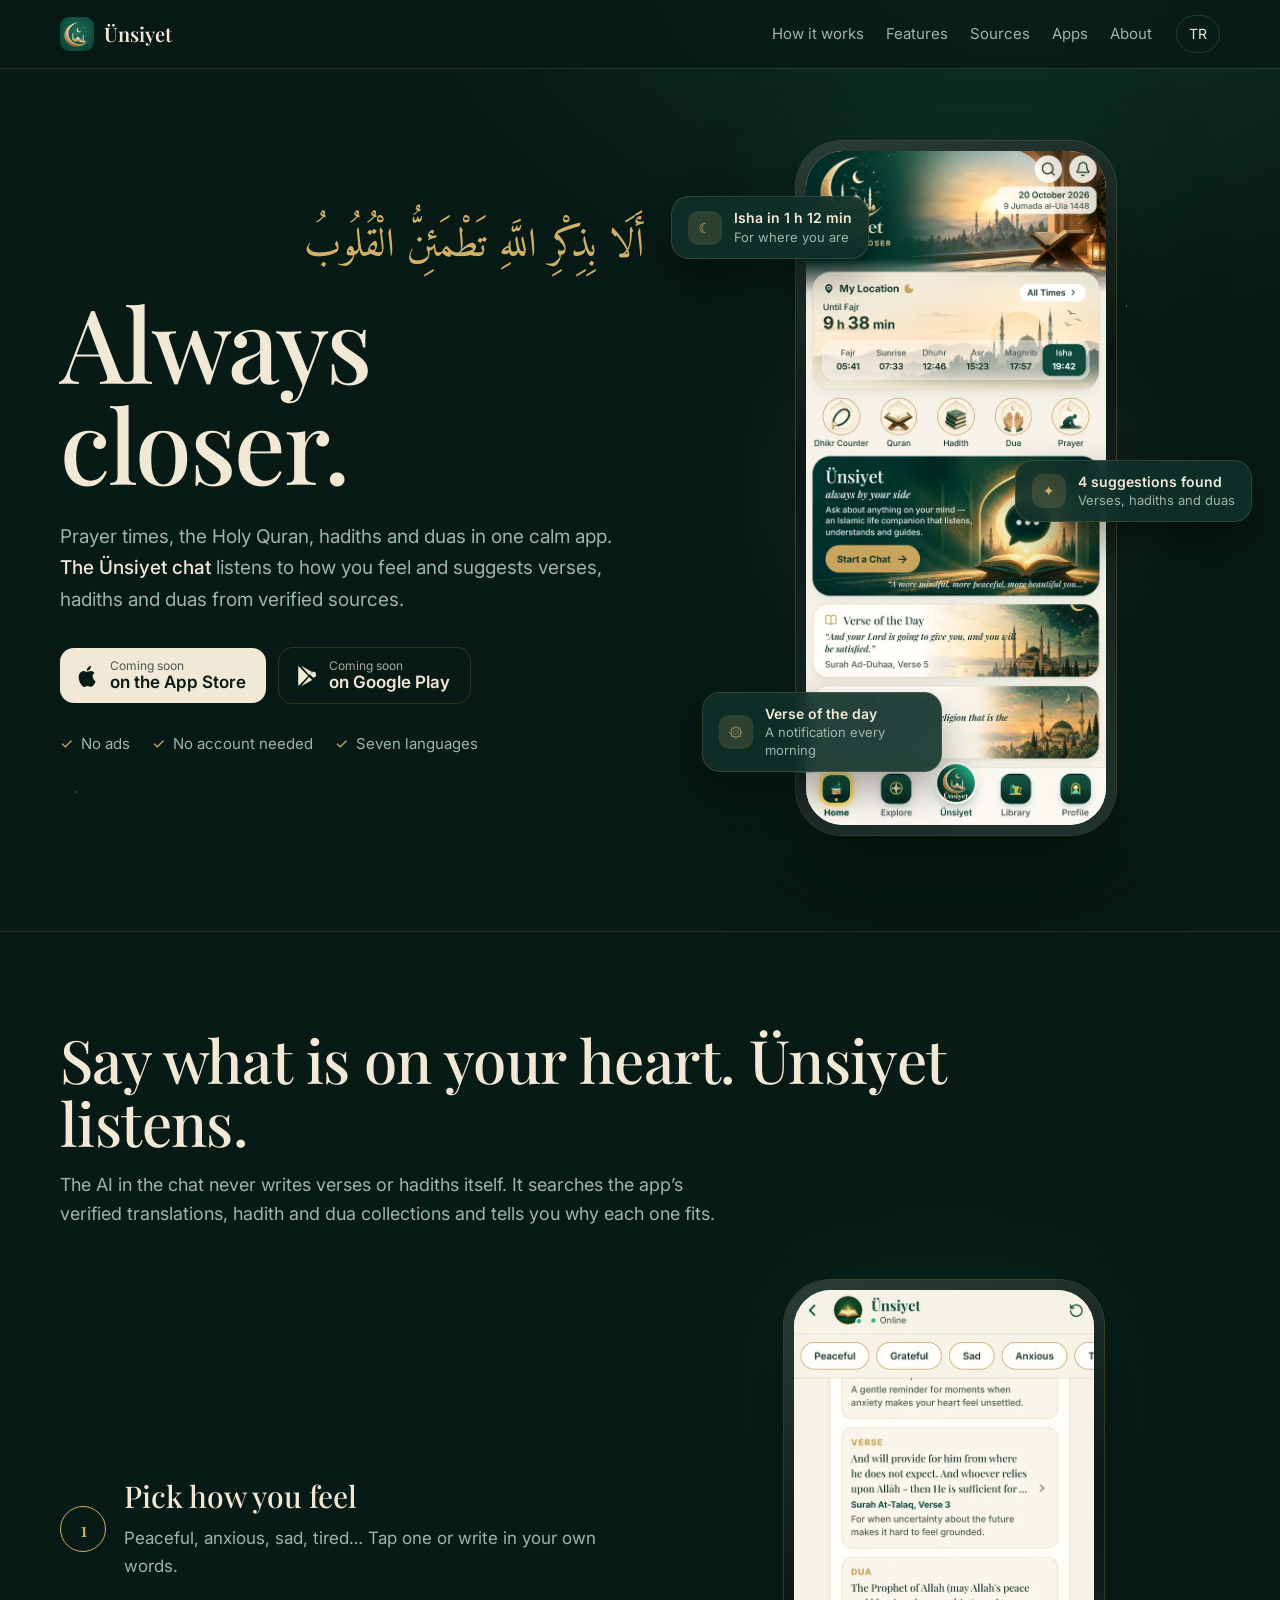
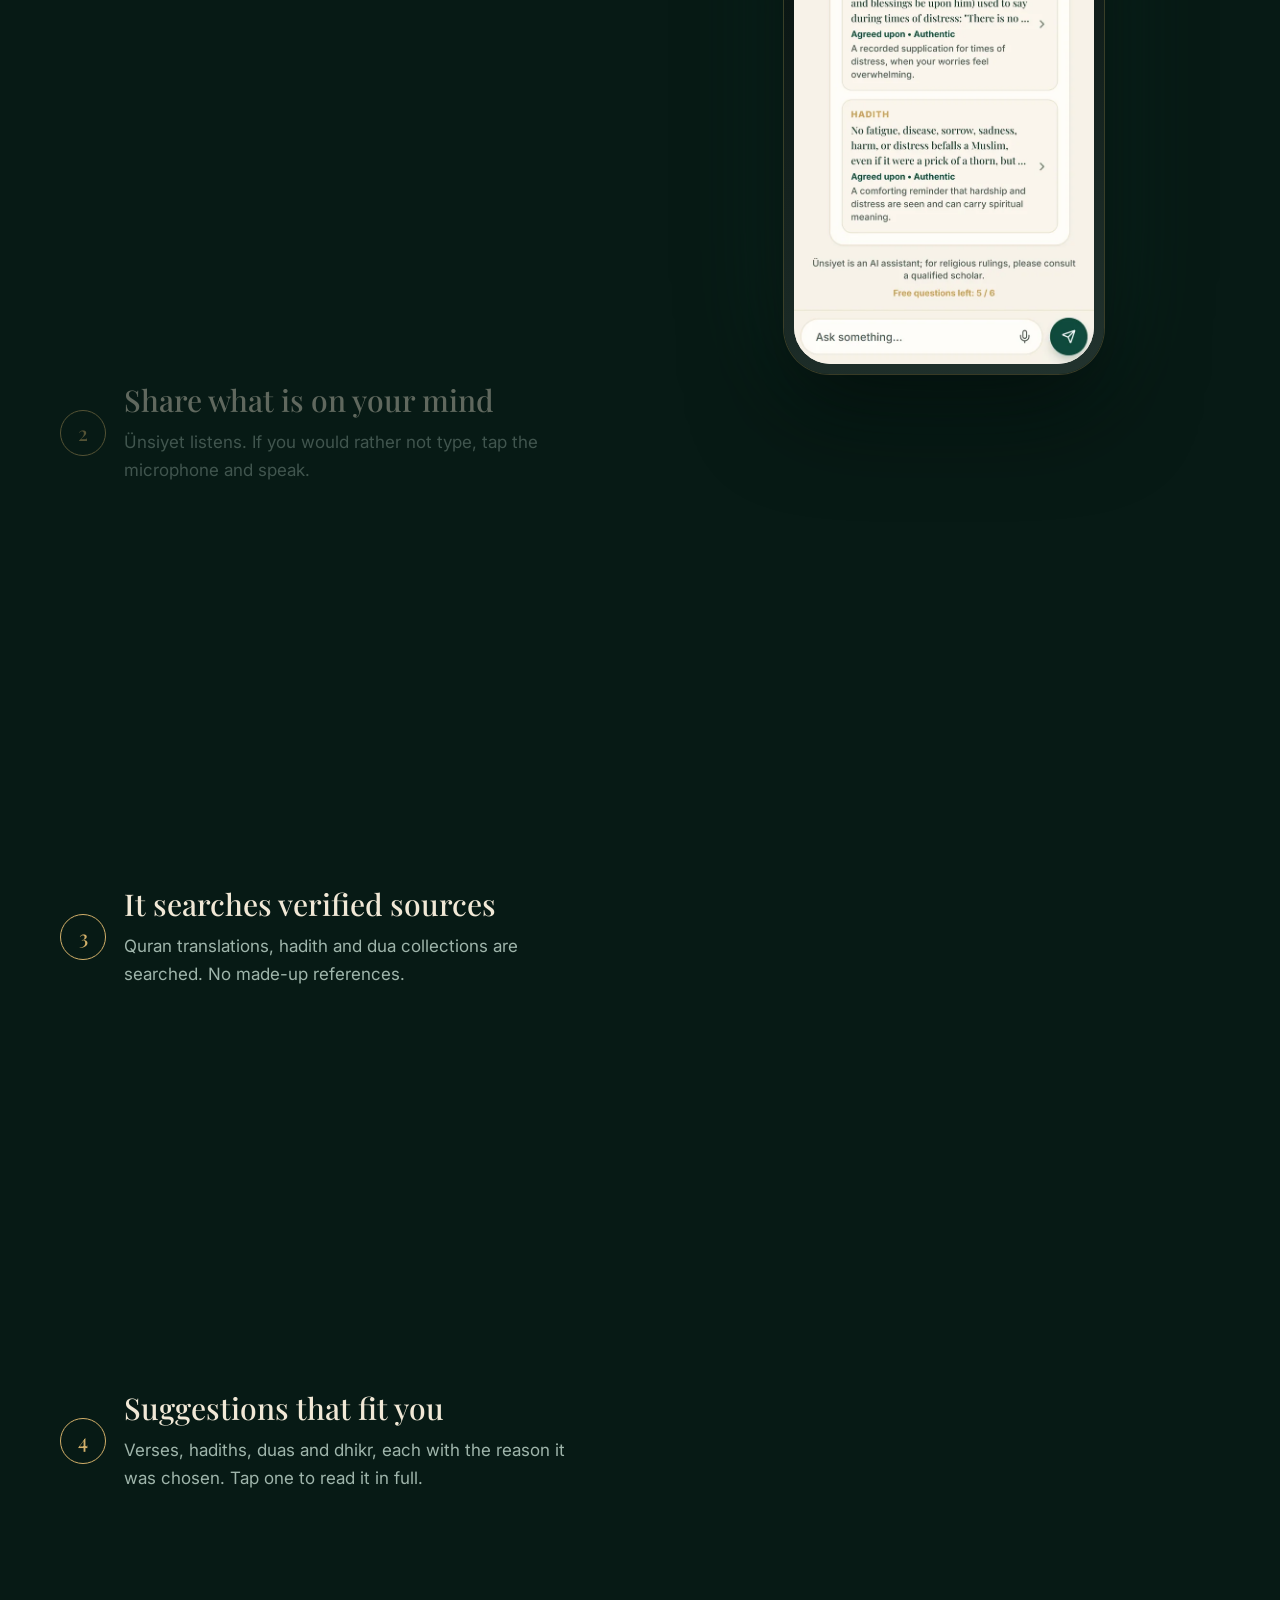
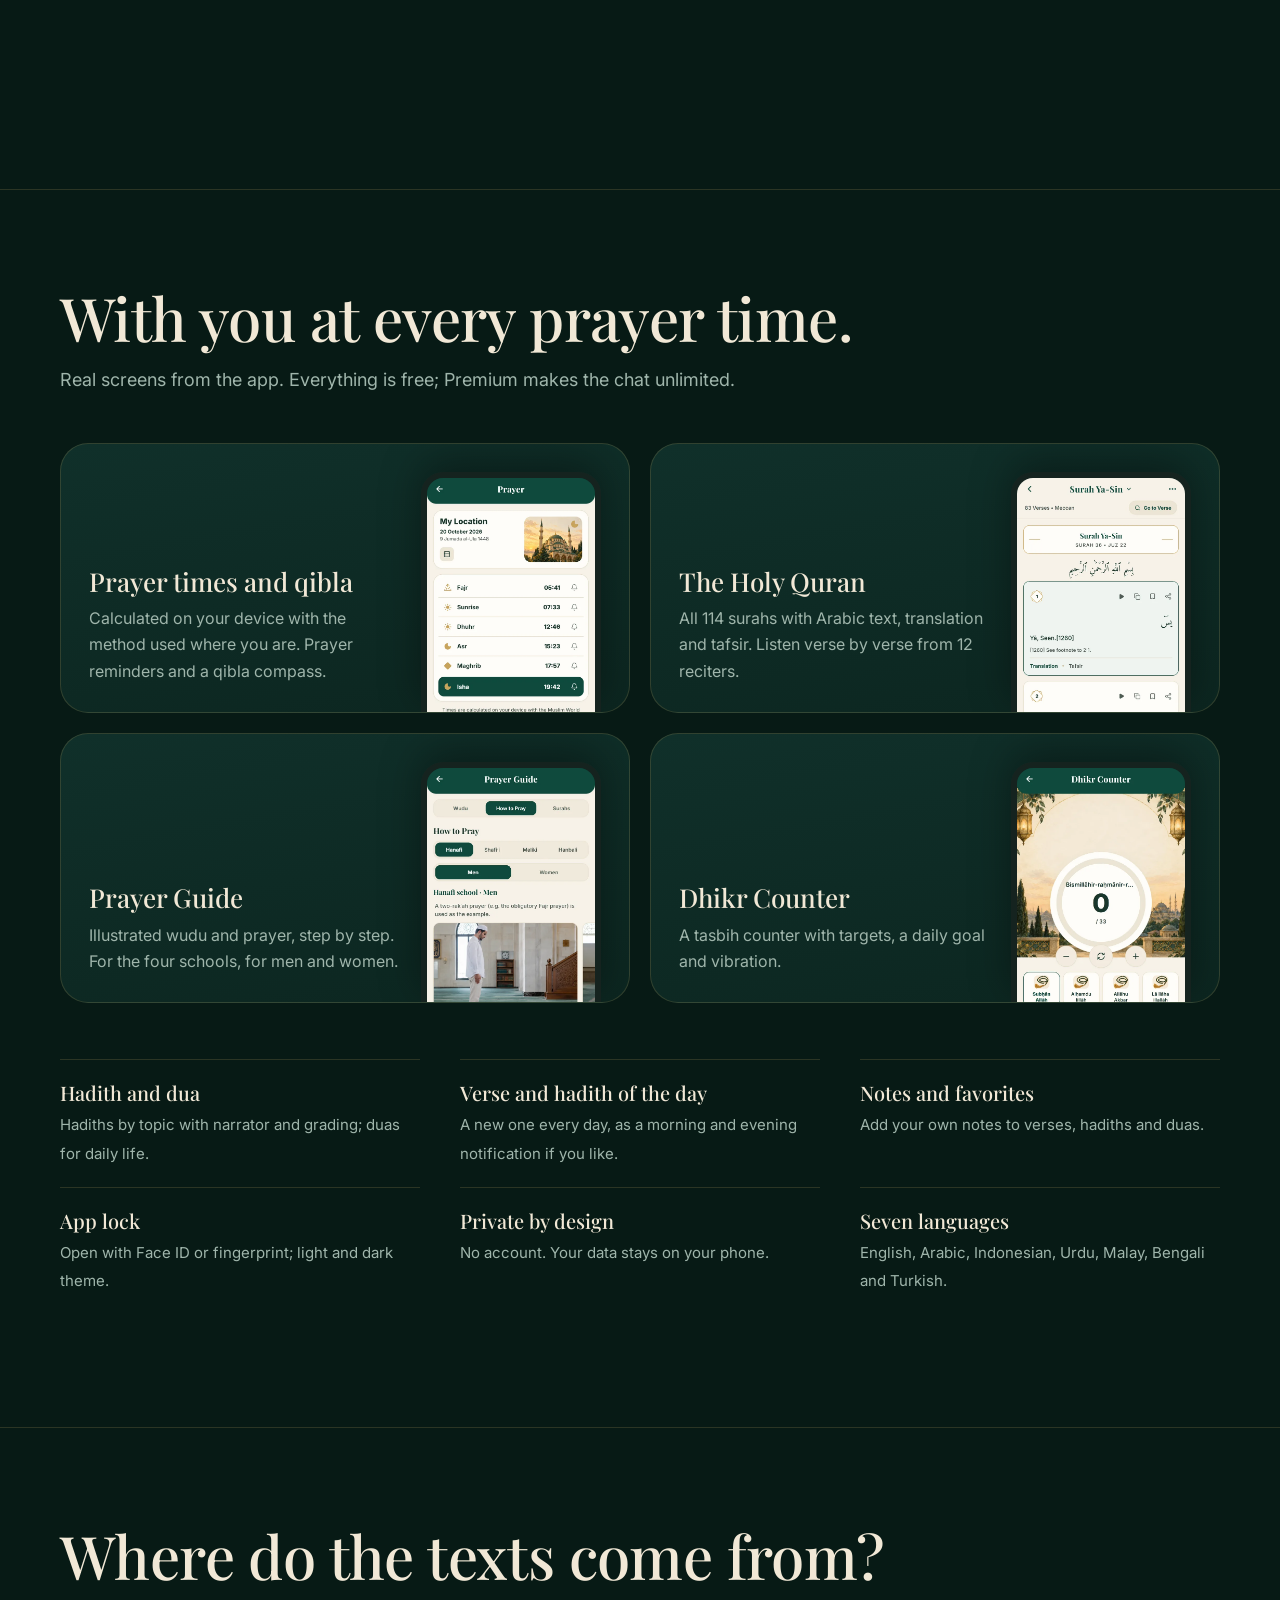
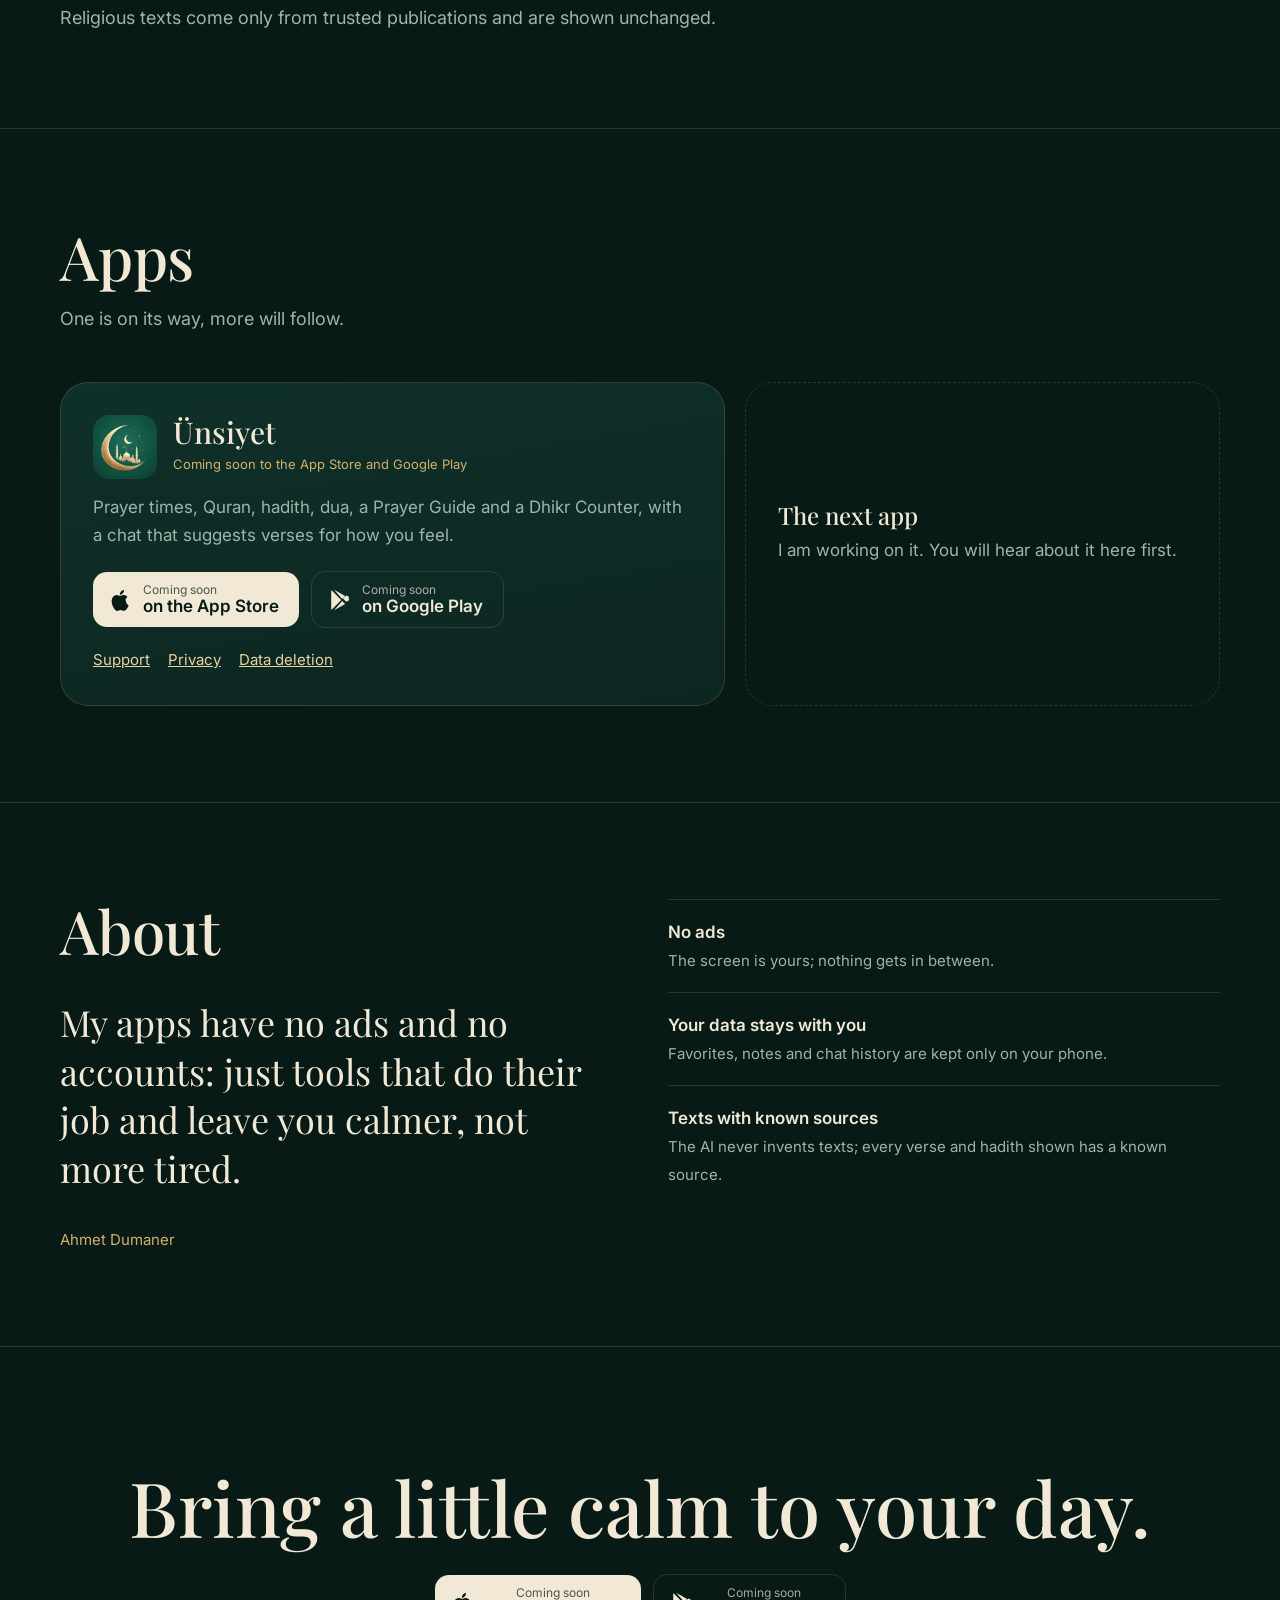
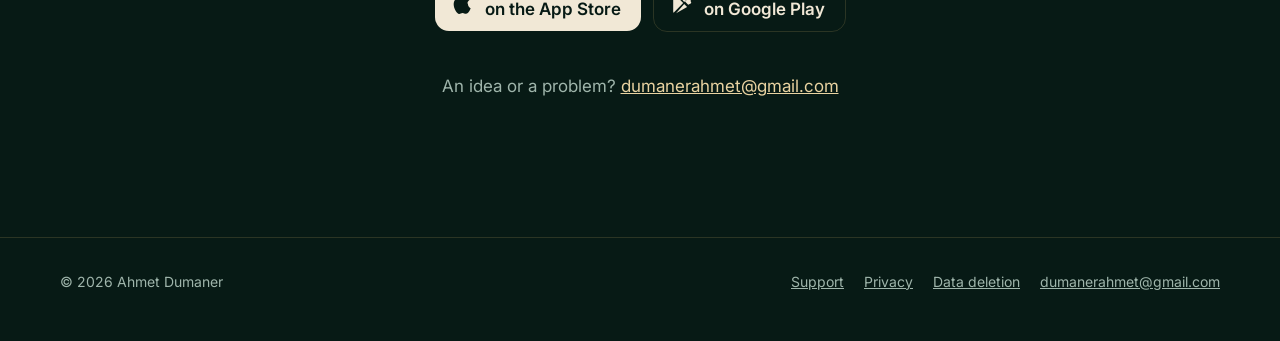
==== commit 172db6c3: "Show only the heading and summary in the sources section The detailed source list stays on the Ünsiy" ====
--- a/en/index.html
+++ b/en/index.html
@@ -68,8 +68,7 @@
 
 <section class="block" id="sources"><div class="wrap">
 <h2>Where do the texts come from?</h2>
-<p class="intro">Religious texts come only from trusted publications and are shown unchanged.</p>
-<ul class="sources-list"><li><b>The Holy Quran, Arabic text</b><span>Tanzil Project, Uthmani script, version 1.1</span></li><li><b>Translations and tafsir</b><span>QuranEnc.com; English: Saheeh International; Al-Mukhtasar tafsir</span></li><li><b>Hadiths</b><span>HadeethEnc.com; with explanation and grading</span></li><li><b>Recitation</b><span>Quran.Foundation; 12 reciters, streamed</span></li><li><b>Masnavi (Turkish)</b><span>Türkiye Manuscripts Institution translation, with permission</span></li><li><b>Prayer times</b><span>Calculated on the device with your region’s method</span></li></ul>
+<p class="intro intro-last">Religious texts come only from trusted publications and are shown unchanged.</p>
 </div></section>
 
 <section class="block" id="apps"><div class="wrap">
--- a/assets/styles.css
+++ b/assets/styles.css
@@ -320,3 +320,4 @@
 .doc section p, .doc section li { color: #d7d0c0; }
 .doc .muted { color: var(--sage); font-size: 14px; }
 .doc ol { padding-inline-start: 22px; }
+.block .intro-last { margin-bottom: 0; }
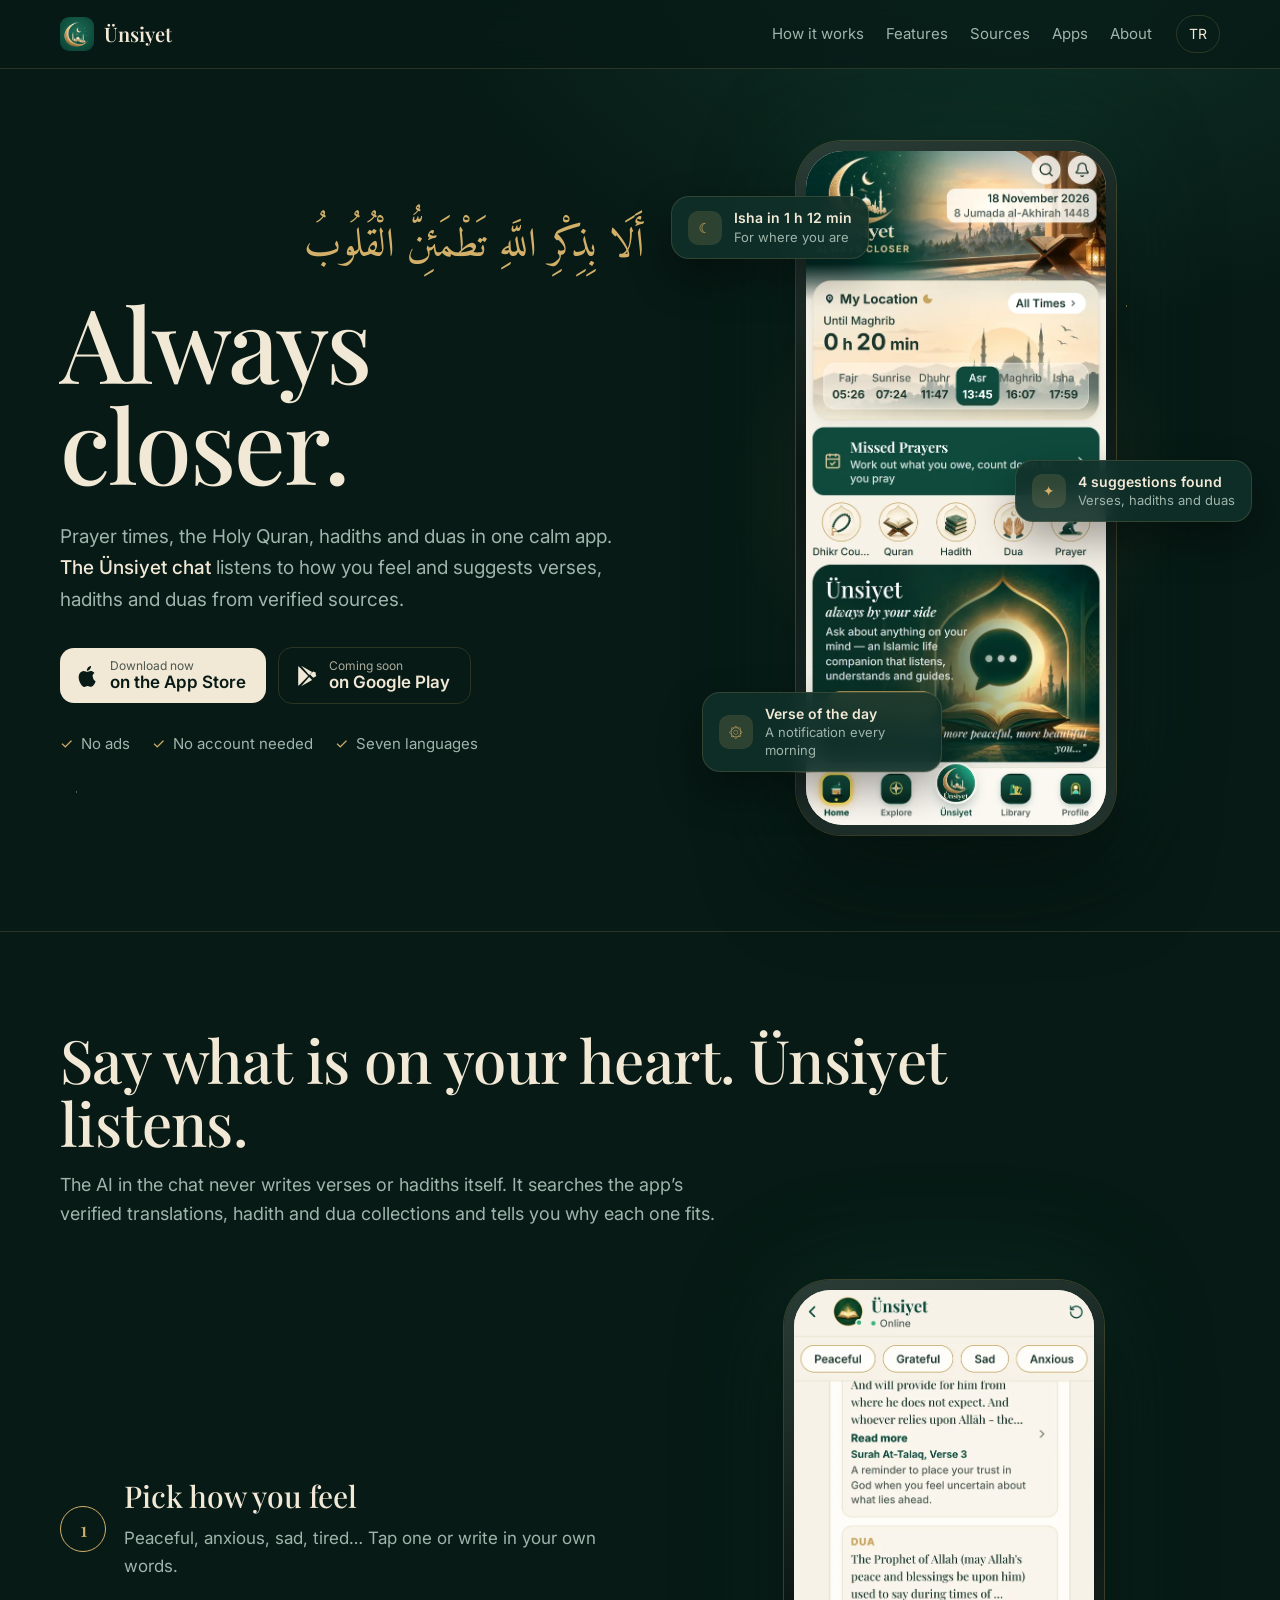
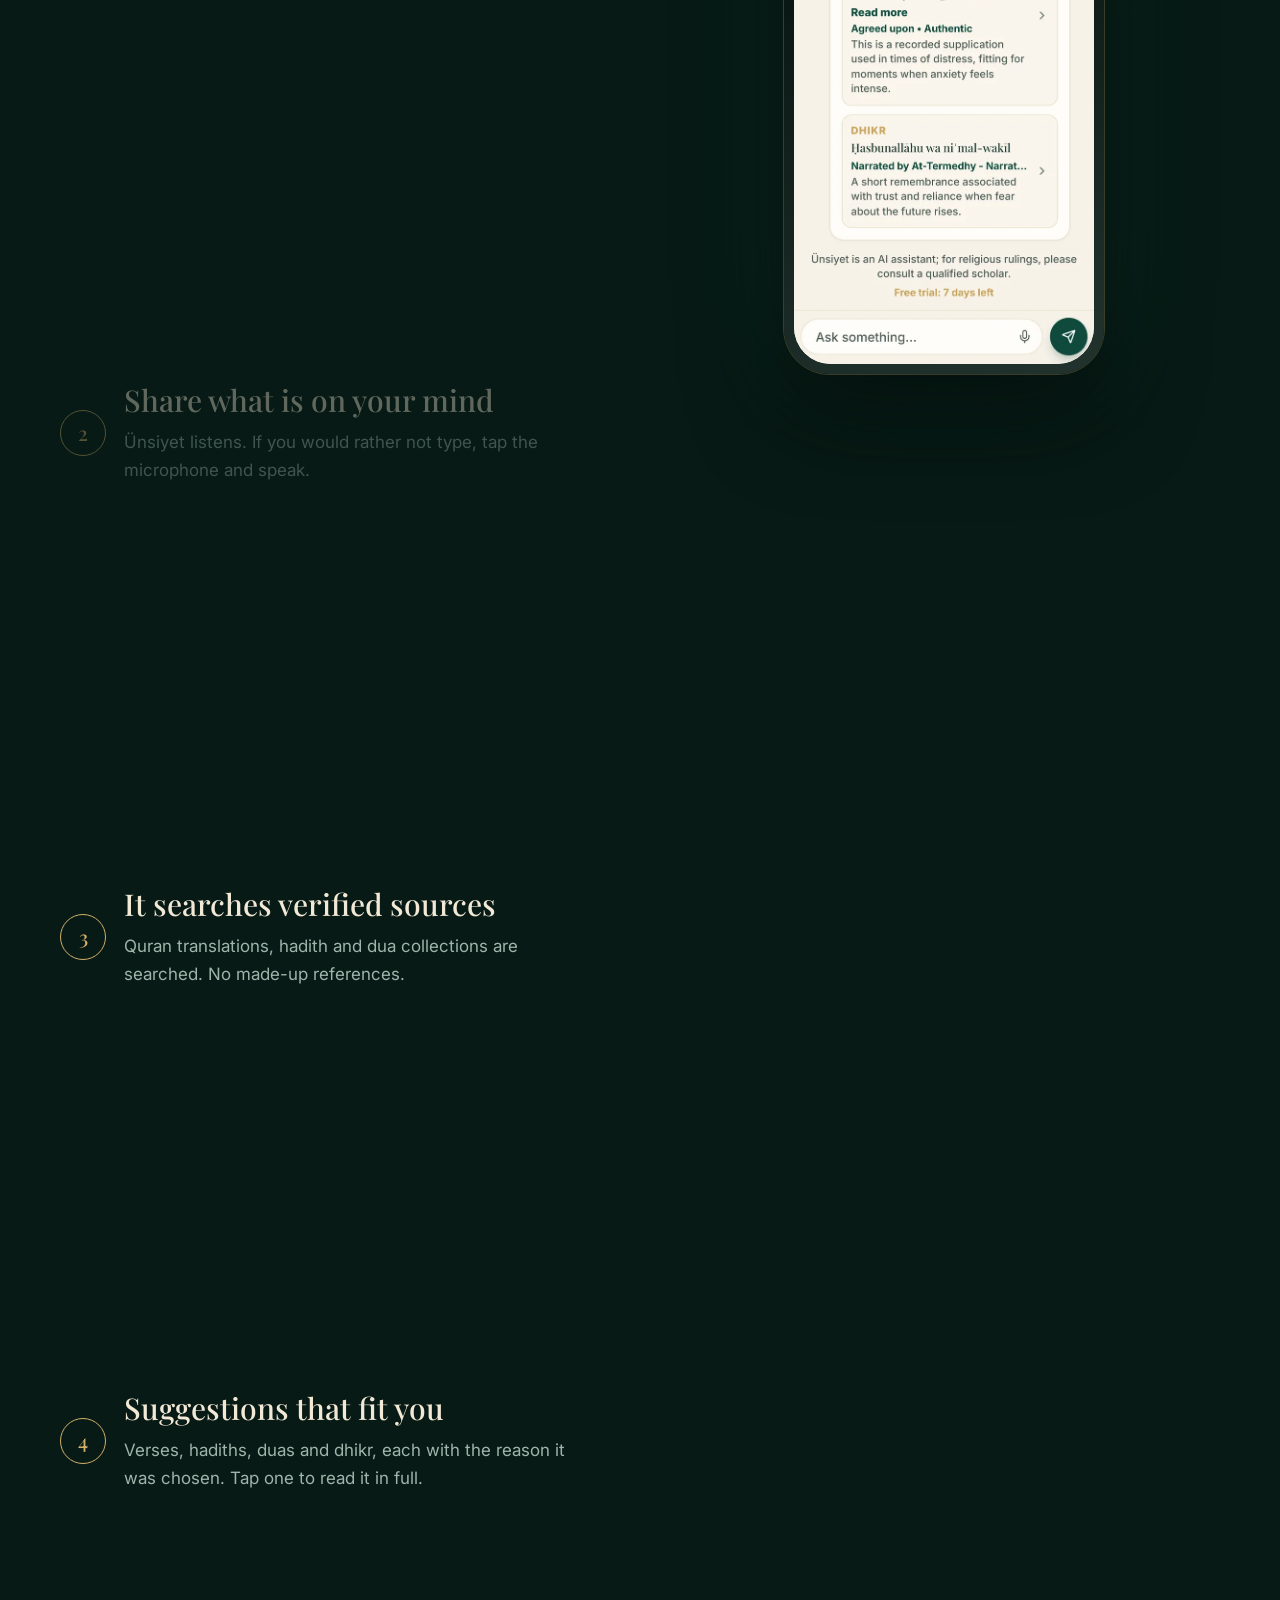
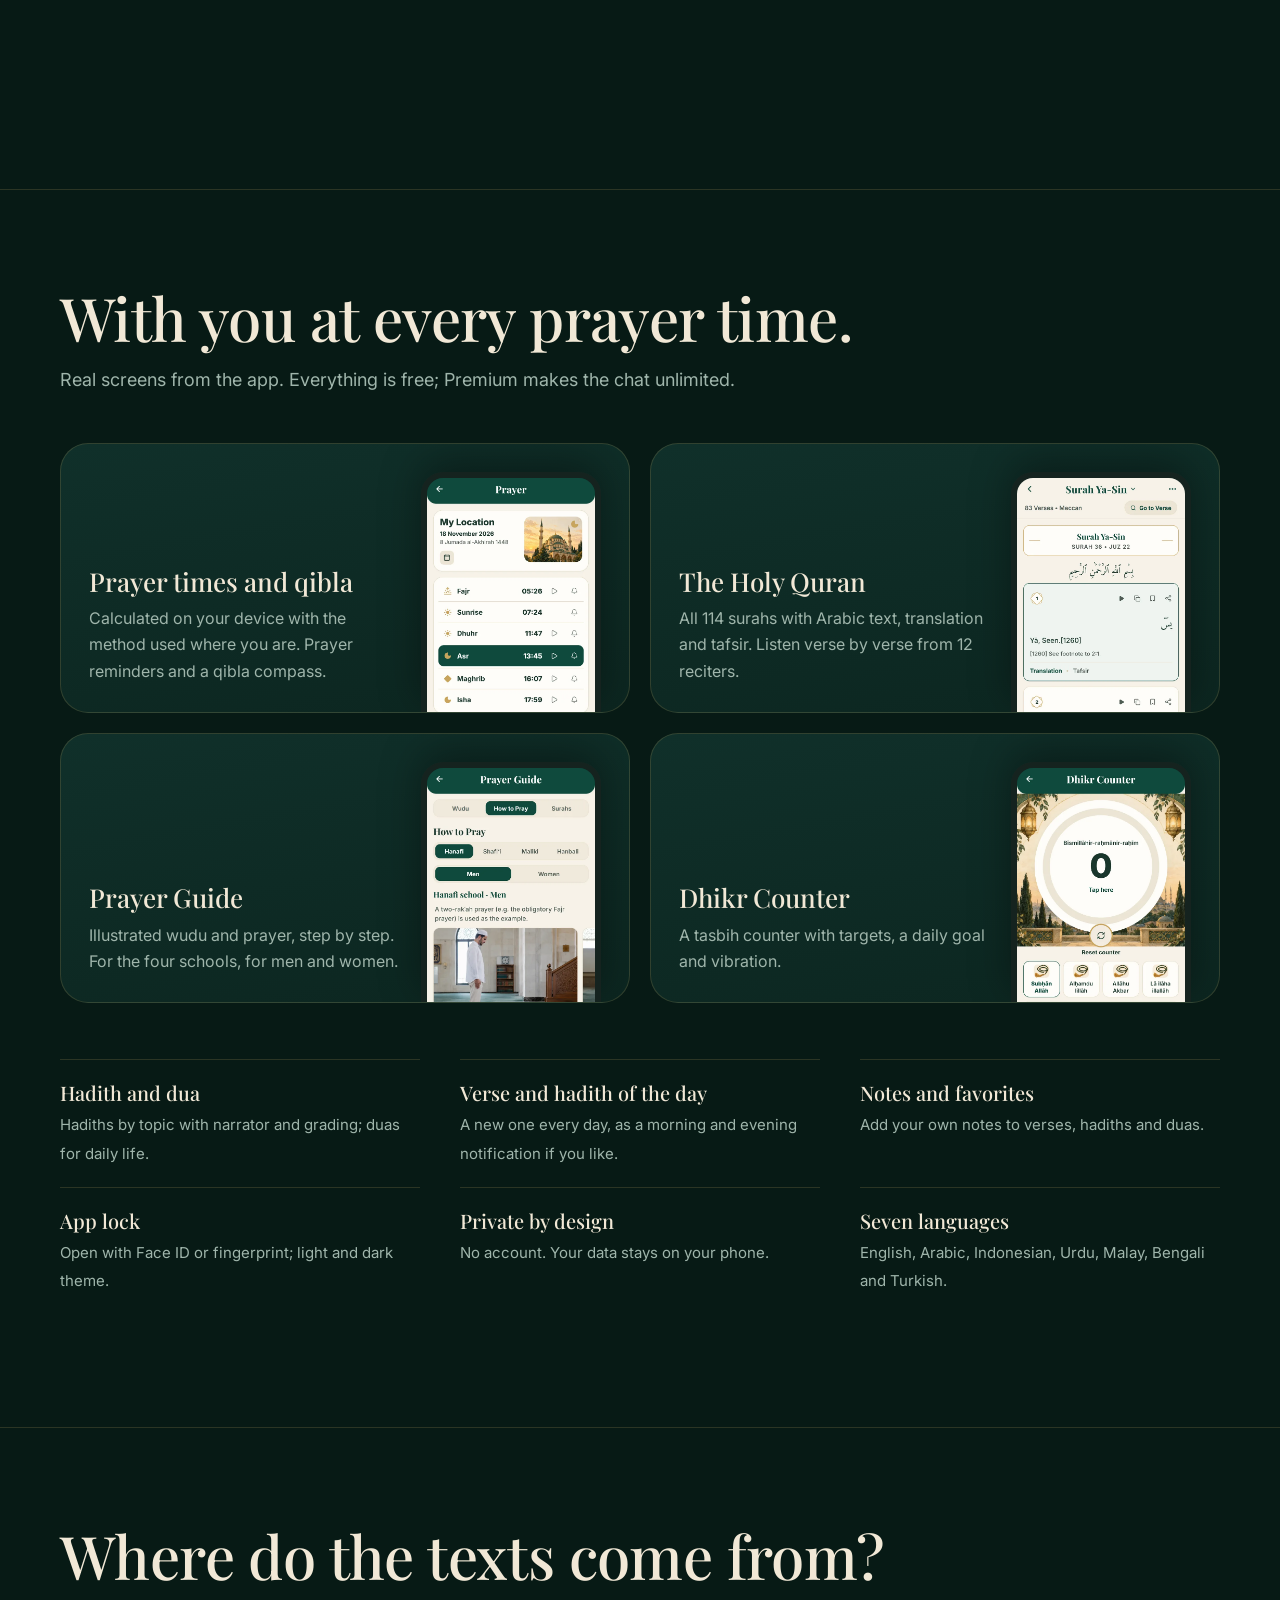
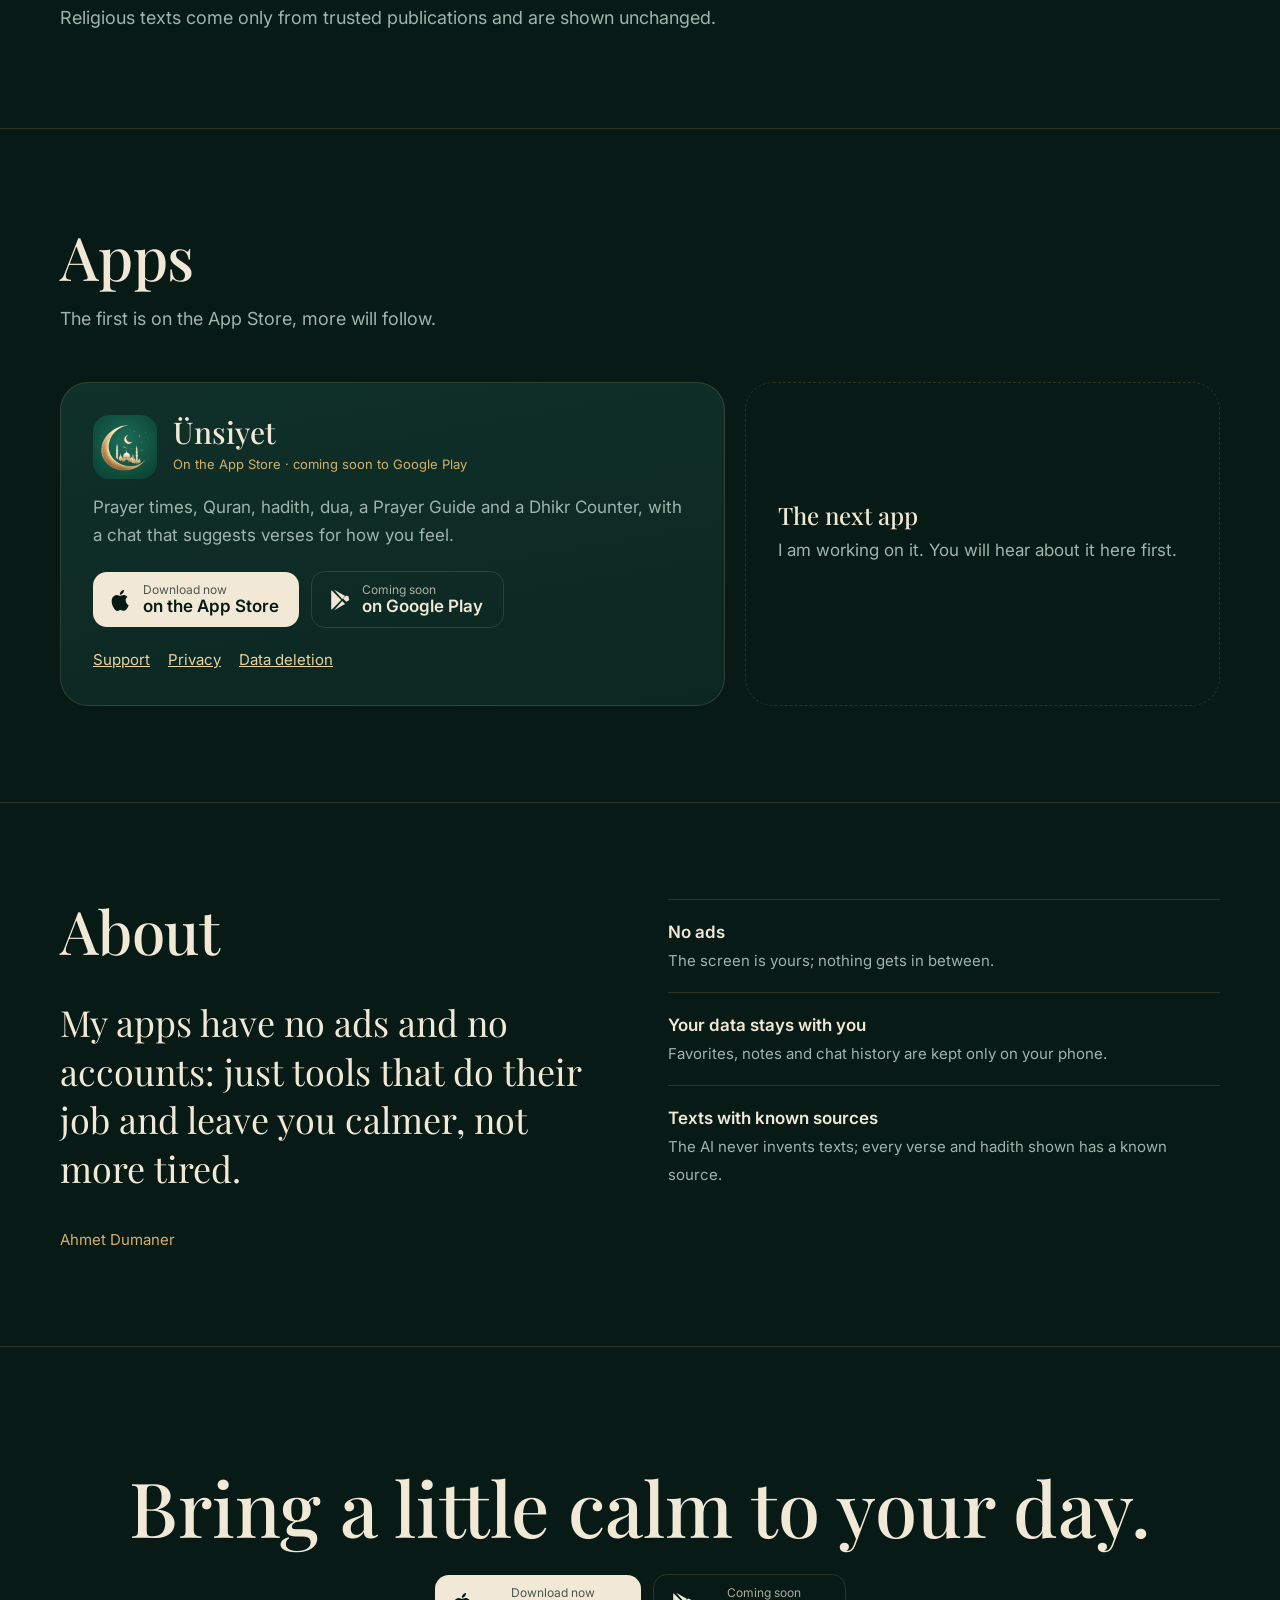
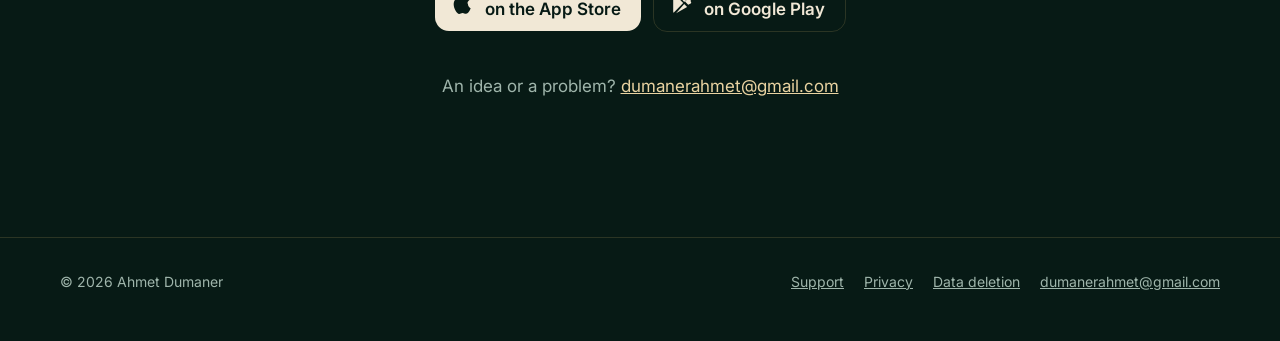
==== commit 0a218afe: "Link the App Store listing and refresh app screenshots Unsiyet is live on the App Store: the Apple b" ====
--- a/en/index.html
+++ b/en/index.html
@@ -31,7 +31,7 @@
 <h1><span class="arabic" lang="ar" dir="rtl">أَلَا بِذِكْرِ اللَّهِ تَطْمَئِنُّ الْقُلُوبُ</span>Always closer.</h1>
 <p class="lead">Prayer times, the Holy Quran, hadiths and duas in one calm app. <strong>The Ünsiyet chat</strong> listens to how you feel and suggests verses, hadiths and duas from verified sources.</p>
 <div class="actions">
-<a class="store" aria-disabled="true"><svg viewBox="0 0 24 24" aria-hidden="true"><path fill="currentColor" d="M16.4 12.6c0-2.4 2-3.6 2.1-3.7-1.2-1.7-3-1.9-3.6-2-1.5-.2-3 .9-3.8.9s-2-.9-3.3-.9C6.1 7 4.5 8 3.6 9.6c-1.9 3.2-.5 8 1.3 10.6.9 1.3 2 2.7 3.3 2.7 1.3-.1 1.8-.9 3.4-.9s2 .9 3.4.8c1.4 0 2.3-1.3 3.2-2.6 1-1.5 1.4-2.9 1.4-3-.1 0-2.7-1-2.7-4.6zM13.9 5.2c.7-.9 1.2-2 1.1-3.2-1 0-2.3.7-3 1.6-.7.8-1.3 2-1.1 3.1 1.1.1 2.3-.6 3-1.5z"/></svg><span><small>Coming soon</small><b>on the App Store</b></span></a>
+<a class="store" href="https://apps.apple.com/app/id6824037334" target="_blank" rel="noopener"><svg viewBox="0 0 24 24" aria-hidden="true"><path fill="currentColor" d="M16.4 12.6c0-2.4 2-3.6 2.1-3.7-1.2-1.7-3-1.9-3.6-2-1.5-.2-3 .9-3.8.9s-2-.9-3.3-.9C6.1 7 4.5 8 3.6 9.6c-1.9 3.2-.5 8 1.3 10.6.9 1.3 2 2.7 3.3 2.7 1.3-.1 1.8-.9 3.4-.9s2 .9 3.4.8c1.4 0 2.3-1.3 3.2-2.6 1-1.5 1.4-2.9 1.4-3-.1 0-2.7-1-2.7-4.6zM13.9 5.2c.7-.9 1.2-2 1.1-3.2-1 0-2.3.7-3 1.6-.7.8-1.3 2-1.1 3.1 1.1.1 2.3-.6 3-1.5z"/></svg><span><small>Download now</small><b>on the App Store</b></span></a>
 <a class="store ghost" aria-disabled="true"><svg viewBox="0 0 24 24" aria-hidden="true"><path fill="currentColor" d="M3.6 2.3c-.3.3-.4.7-.4 1.2v17c0 .5.1.9.4 1.2l9.6-9.7-9.6-9.7zm10.6 10.7 2.9 2.9-11 6.3 8.1-9.2zm0-2L6.1 1.8l11 6.3-2.9 2.9zm6.5-.4c.7.4.7 1.4 0 1.8l-2.5 1.4-3.2-3.2 3.2-3.2 2.5 1.2z"/></svg><span><small>Coming soon</small><b>on Google Play</b></span></a>
 </div>
 <ul class="facts"><li>No ads</li><li>No account needed</li><li>Seven languages</li></ul>
@@ -73,11 +73,11 @@
 
 <section class="block" id="apps"><div class="wrap">
 <h2>Apps</h2>
-<p class="intro">One is on its way, more will follow.</p>
+<p class="intro">The first is on the App Store, more will follow.</p>
 <div class="apps">
-<article class="app-card"><header><img src="/assets/icon-192.png" alt=""><div><h3>Ünsiyet</h3><span class="status">Coming soon to the App Store and Google Play</span></div></header>
+<article class="app-card"><header><img src="/assets/icon-192.png" alt=""><div><h3>Ünsiyet</h3><span class="status">On the App Store · coming soon to Google Play</span></div></header>
 <p>Prayer times, Quran, hadith, dua, a Prayer Guide and a Dhikr Counter, with a chat that suggests verses for how you feel.</p><div class="actions">
-<a class="store" aria-disabled="true"><svg viewBox="0 0 24 24" aria-hidden="true"><path fill="currentColor" d="M16.4 12.6c0-2.4 2-3.6 2.1-3.7-1.2-1.7-3-1.9-3.6-2-1.5-.2-3 .9-3.8.9s-2-.9-3.3-.9C6.1 7 4.5 8 3.6 9.6c-1.9 3.2-.5 8 1.3 10.6.9 1.3 2 2.7 3.3 2.7 1.3-.1 1.8-.9 3.4-.9s2 .9 3.4.8c1.4 0 2.3-1.3 3.2-2.6 1-1.5 1.4-2.9 1.4-3-.1 0-2.7-1-2.7-4.6zM13.9 5.2c.7-.9 1.2-2 1.1-3.2-1 0-2.3.7-3 1.6-.7.8-1.3 2-1.1 3.1 1.1.1 2.3-.6 3-1.5z"/></svg><span><small>Coming soon</small><b>on the App Store</b></span></a>
+<a class="store" href="https://apps.apple.com/app/id6824037334" target="_blank" rel="noopener"><svg viewBox="0 0 24 24" aria-hidden="true"><path fill="currentColor" d="M16.4 12.6c0-2.4 2-3.6 2.1-3.7-1.2-1.7-3-1.9-3.6-2-1.5-.2-3 .9-3.8.9s-2-.9-3.3-.9C6.1 7 4.5 8 3.6 9.6c-1.9 3.2-.5 8 1.3 10.6.9 1.3 2 2.7 3.3 2.7 1.3-.1 1.8-.9 3.4-.9s2 .9 3.4.8c1.4 0 2.3-1.3 3.2-2.6 1-1.5 1.4-2.9 1.4-3-.1 0-2.7-1-2.7-4.6zM13.9 5.2c.7-.9 1.2-2 1.1-3.2-1 0-2.3.7-3 1.6-.7.8-1.3 2-1.1 3.1 1.1.1 2.3-.6 3-1.5z"/></svg><span><small>Download now</small><b>on the App Store</b></span></a>
 <a class="store ghost" aria-disabled="true"><svg viewBox="0 0 24 24" aria-hidden="true"><path fill="currentColor" d="M3.6 2.3c-.3.3-.4.7-.4 1.2v17c0 .5.1.9.4 1.2l9.6-9.7-9.6-9.7zm10.6 10.7 2.9 2.9-11 6.3 8.1-9.2zm0-2L6.1 1.8l11 6.3-2.9 2.9zm6.5-.4c.7.4.7 1.4 0 1.8l-2.5 1.4-3.2-3.2 3.2-3.2 2.5 1.2z"/></svg><span><small>Coming soon</small><b>on Google Play</b></span></a>
 </div><div class="links"><a href="/unsiyet/support.html#en">Support</a><a href="/unsiyet/privacy.html#en">Privacy</a><a href="/unsiyet/delete-data.html#en">Data deletion</a></div></article>
 <article class="app-card next"><h3>The next app</h3><p>I am working on it. You will hear about it here first.</p></article>
@@ -92,7 +92,7 @@
 <section class="closing" id="contact"><div class="wrap">
 <h2>Bring a little calm to your day.</h2>
 <div class="actions">
-<a class="store" aria-disabled="true"><svg viewBox="0 0 24 24" aria-hidden="true"><path fill="currentColor" d="M16.4 12.6c0-2.4 2-3.6 2.1-3.7-1.2-1.7-3-1.9-3.6-2-1.5-.2-3 .9-3.8.9s-2-.9-3.3-.9C6.1 7 4.5 8 3.6 9.6c-1.9 3.2-.5 8 1.3 10.6.9 1.3 2 2.7 3.3 2.7 1.3-.1 1.8-.9 3.4-.9s2 .9 3.4.8c1.4 0 2.3-1.3 3.2-2.6 1-1.5 1.4-2.9 1.4-3-.1 0-2.7-1-2.7-4.6zM13.9 5.2c.7-.9 1.2-2 1.1-3.2-1 0-2.3.7-3 1.6-.7.8-1.3 2-1.1 3.1 1.1.1 2.3-.6 3-1.5z"/></svg><span><small>Coming soon</small><b>on the App Store</b></span></a>
+<a class="store" href="https://apps.apple.com/app/id6824037334" target="_blank" rel="noopener"><svg viewBox="0 0 24 24" aria-hidden="true"><path fill="currentColor" d="M16.4 12.6c0-2.4 2-3.6 2.1-3.7-1.2-1.7-3-1.9-3.6-2-1.5-.2-3 .9-3.8.9s-2-.9-3.3-.9C6.1 7 4.5 8 3.6 9.6c-1.9 3.2-.5 8 1.3 10.6.9 1.3 2 2.7 3.3 2.7 1.3-.1 1.8-.9 3.4-.9s2 .9 3.4.8c1.4 0 2.3-1.3 3.2-2.6 1-1.5 1.4-2.9 1.4-3-.1 0-2.7-1-2.7-4.6zM13.9 5.2c.7-.9 1.2-2 1.1-3.2-1 0-2.3.7-3 1.6-.7.8-1.3 2-1.1 3.1 1.1.1 2.3-.6 3-1.5z"/></svg><span><small>Download now</small><b>on the App Store</b></span></a>
 <a class="store ghost" aria-disabled="true"><svg viewBox="0 0 24 24" aria-hidden="true"><path fill="currentColor" d="M3.6 2.3c-.3.3-.4.7-.4 1.2v17c0 .5.1.9.4 1.2l9.6-9.7-9.6-9.7zm10.6 10.7 2.9 2.9-11 6.3 8.1-9.2zm0-2L6.1 1.8l11 6.3-2.9 2.9zm6.5-.4c.7.4.7 1.4 0 1.8l-2.5 1.4-3.2-3.2 3.2-3.2 2.5 1.2z"/></svg><span><small>Coming soon</small><b>on Google Play</b></span></a>
 </div>
 <p>An idea or a problem? <a href="mailto:dumanerahmet@gmail.com">dumanerahmet@gmail.com</a></p>
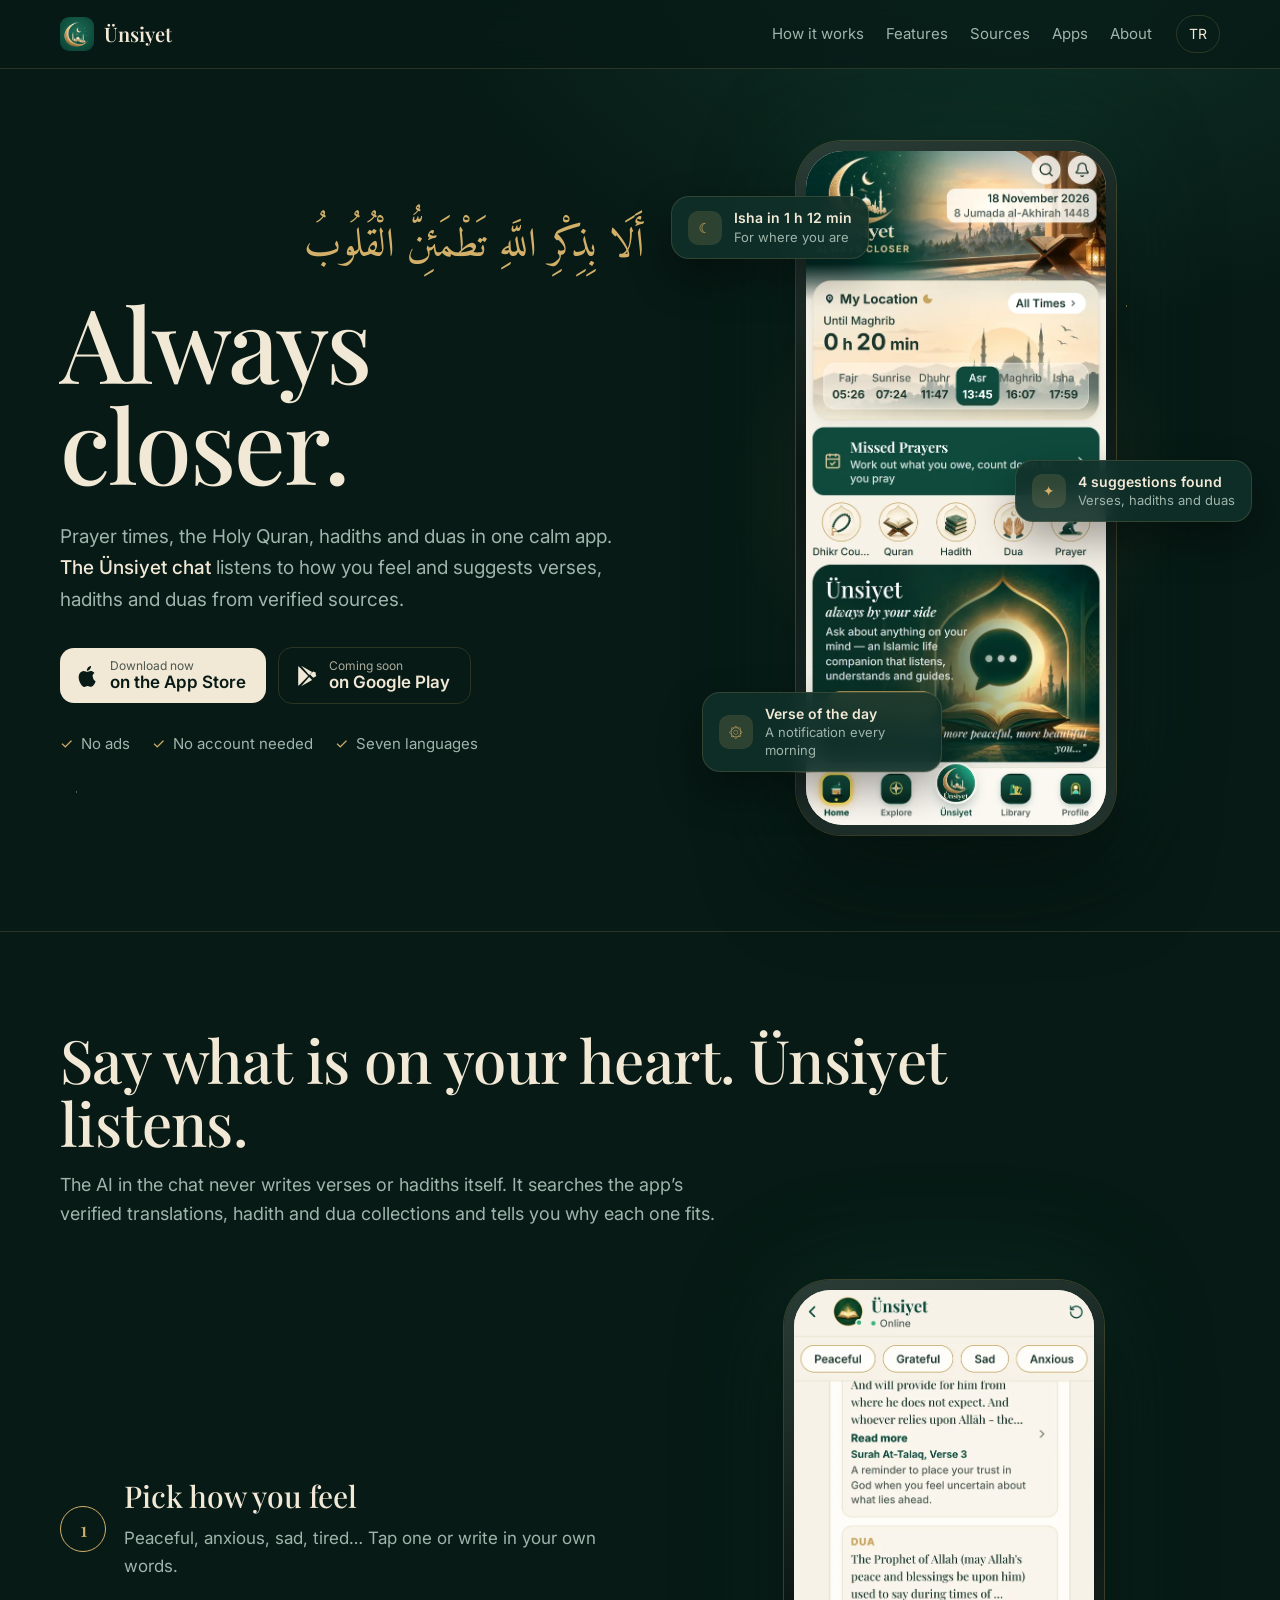
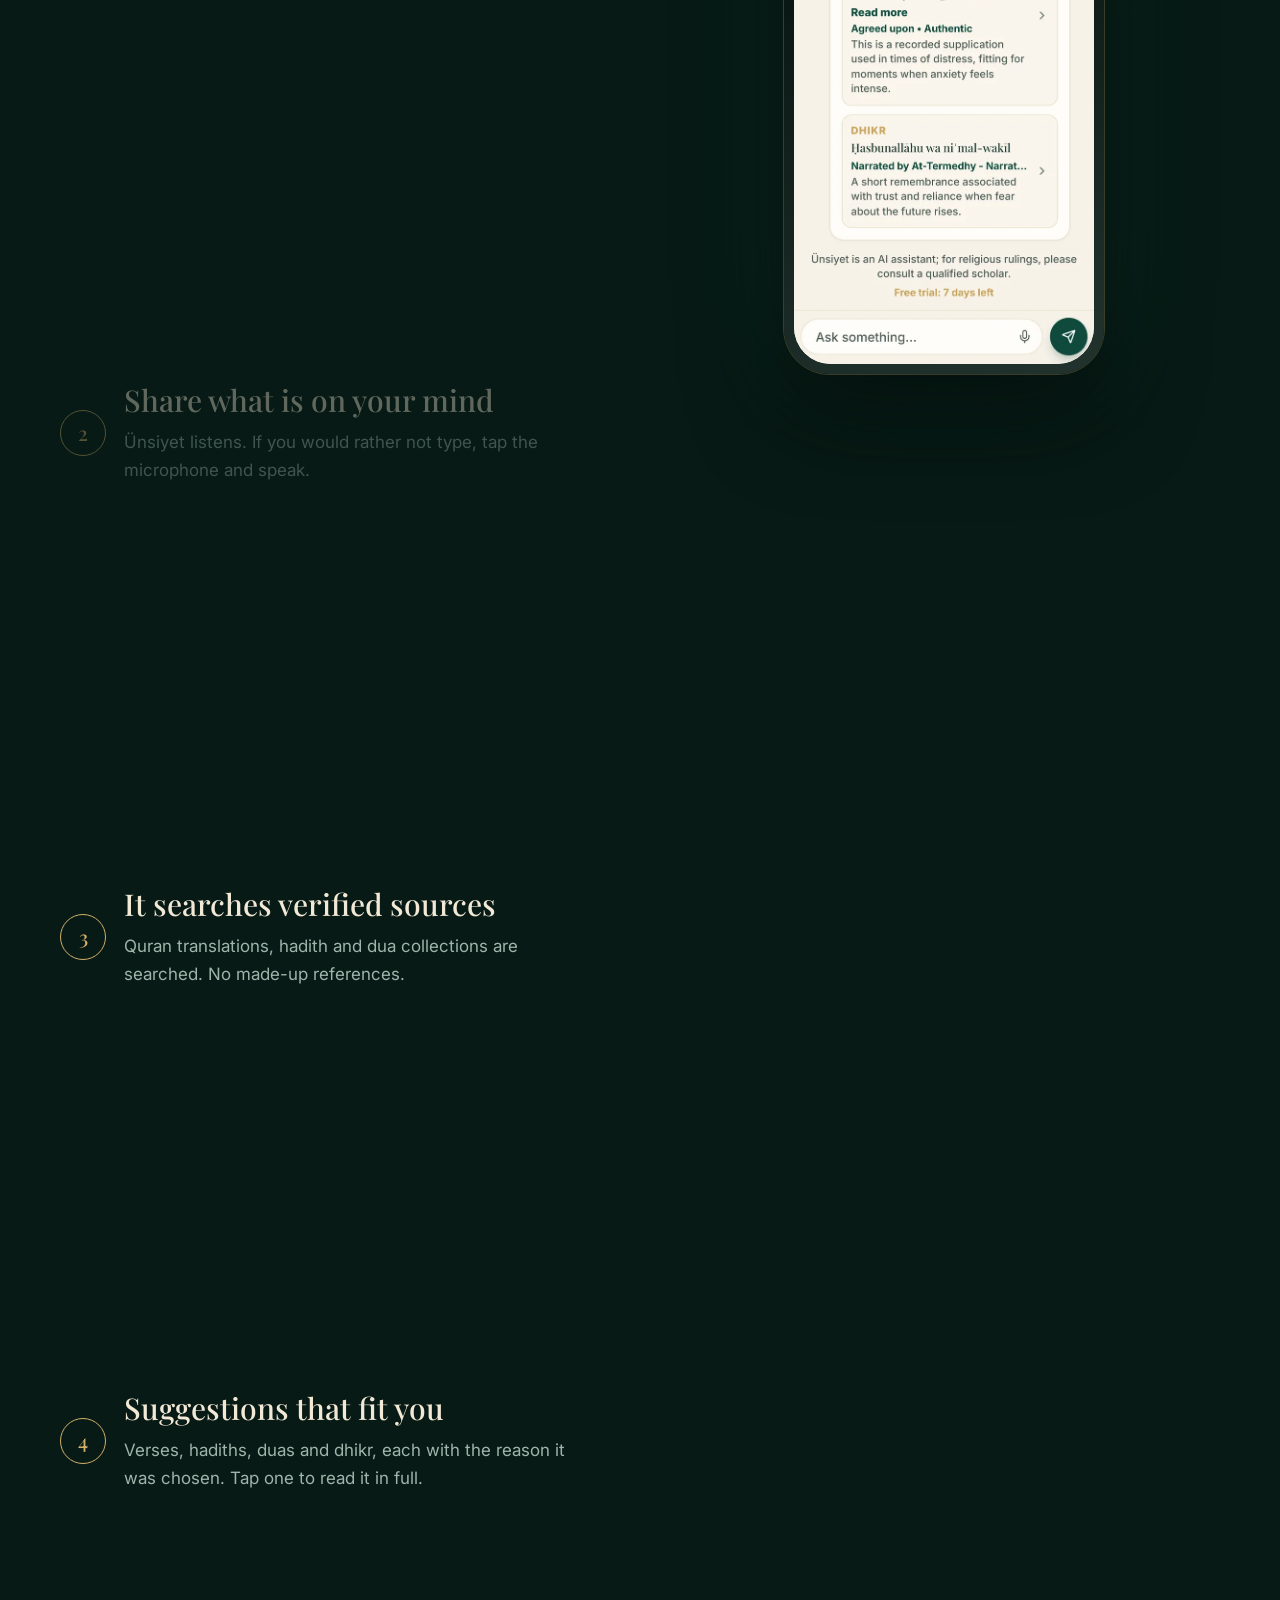
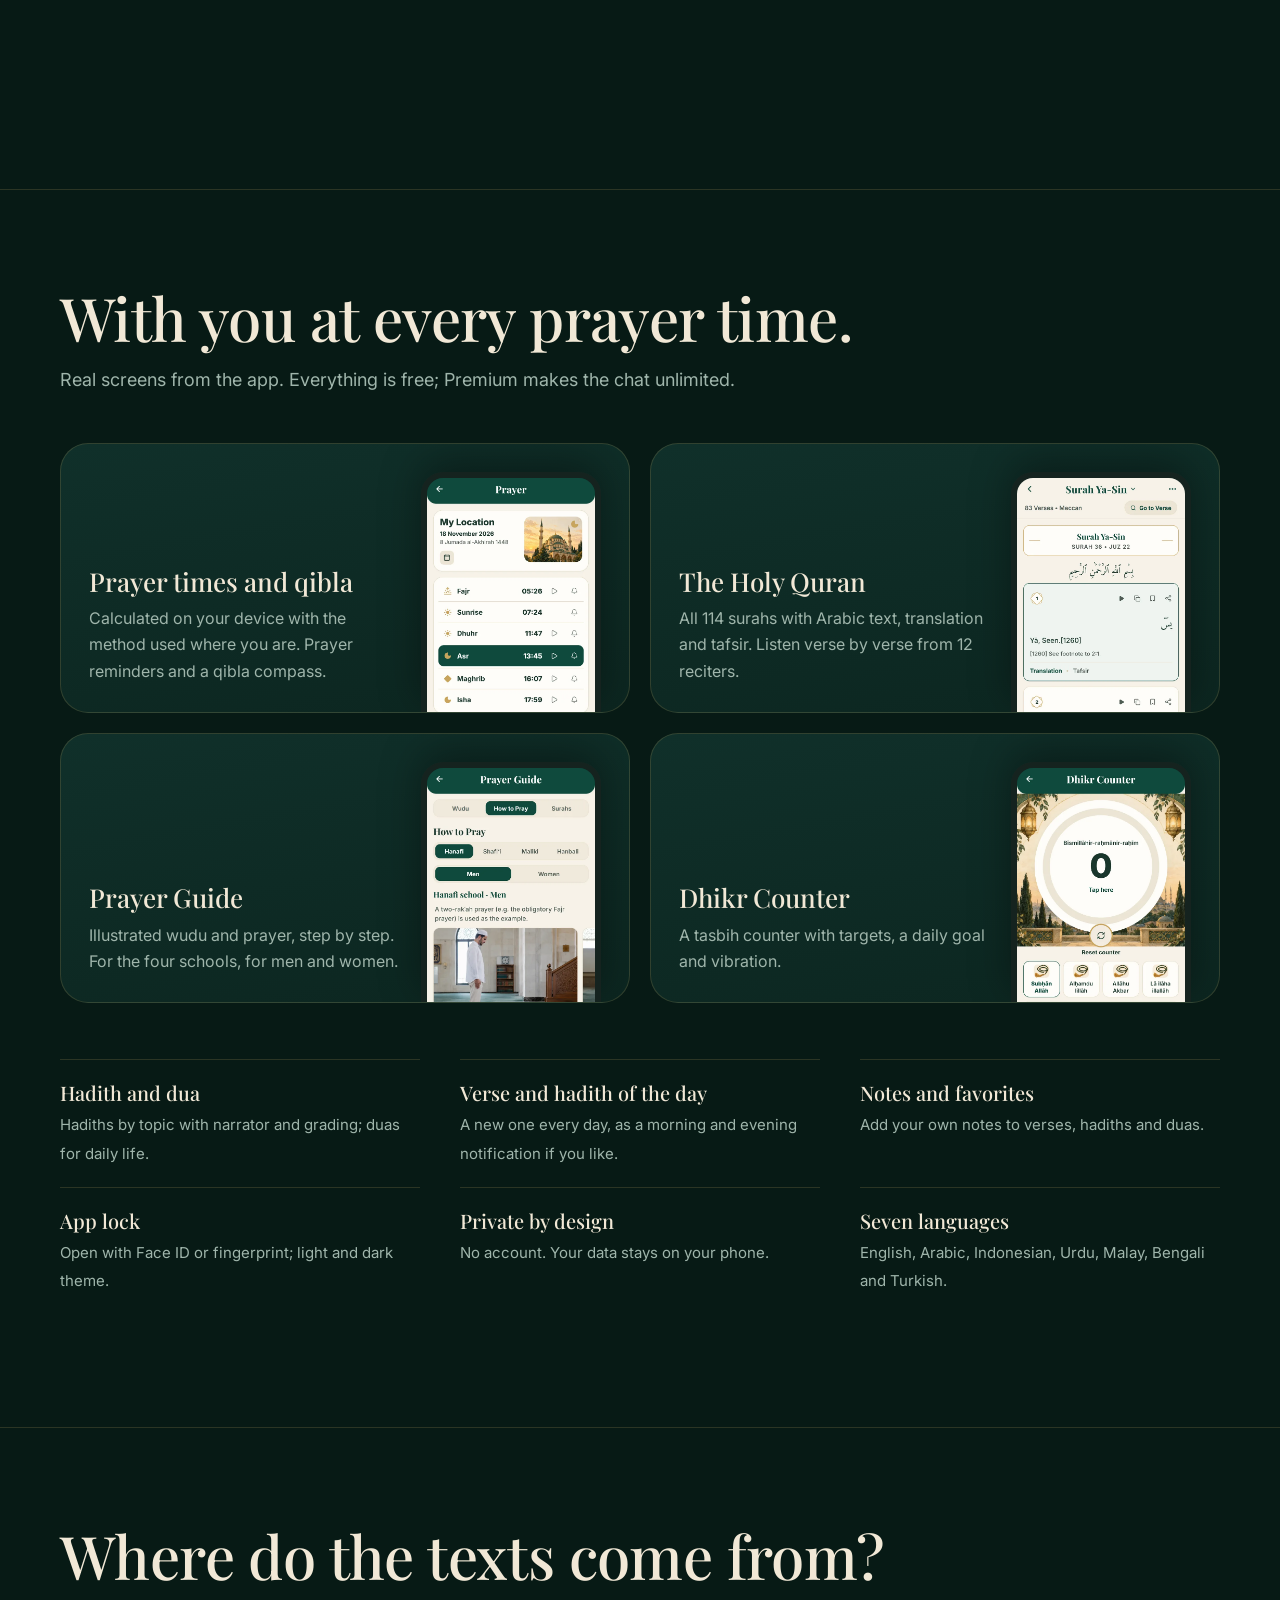
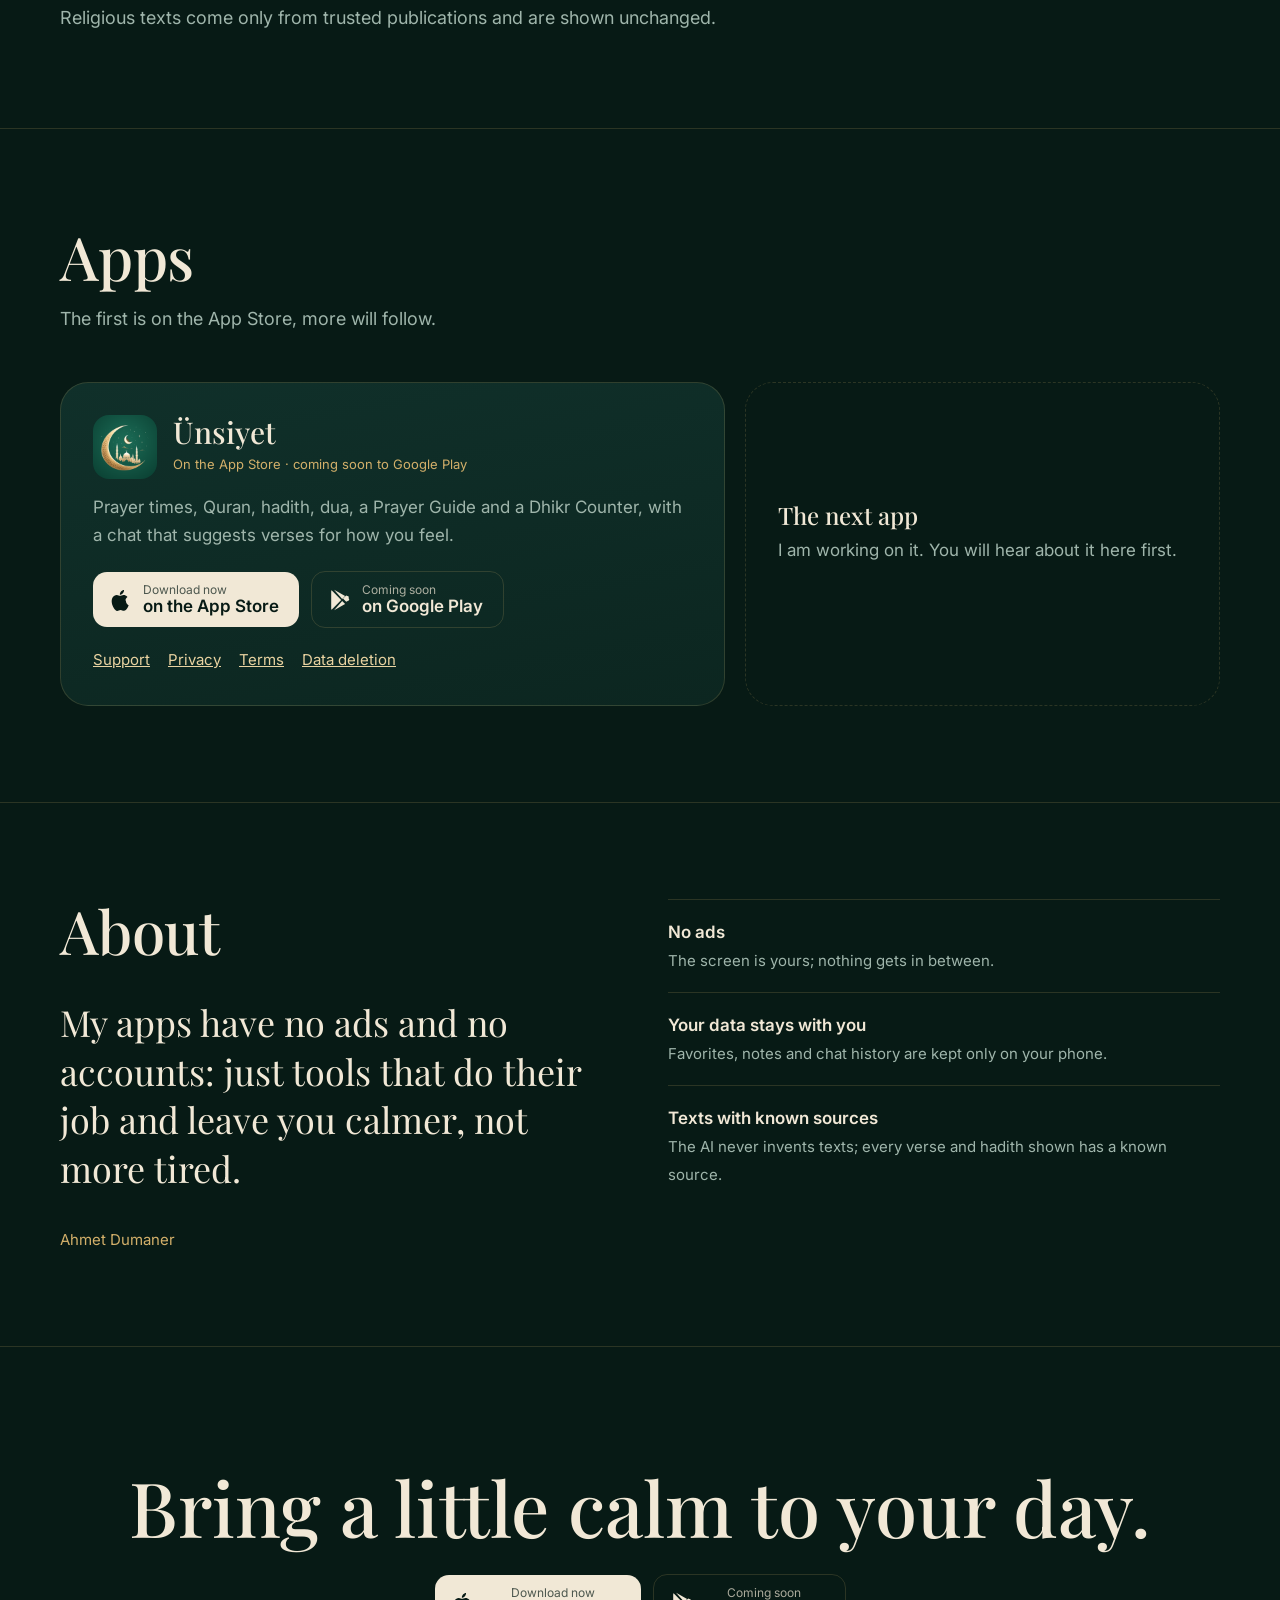
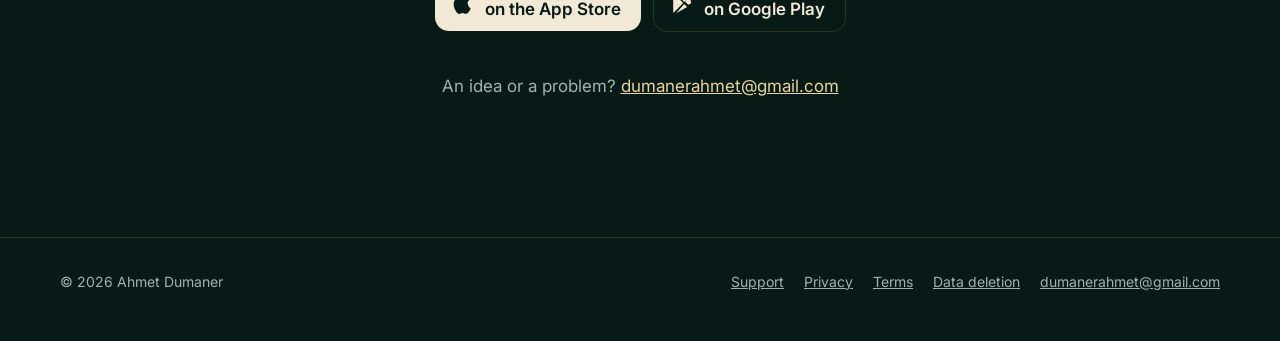
==== commit b8b903e2: "Link the terms of service from every page Co-Authored-By: Claude Opus 5.5 <noreply@anthropic.com> Cl" ====
--- a/en/index.html
+++ b/en/index.html
@@ -79,7 +79,7 @@
 <p>Prayer times, Quran, hadith, dua, a Prayer Guide and a Dhikr Counter, with a chat that suggests verses for how you feel.</p><div class="actions">
 <a class="store" href="https://apps.apple.com/app/id6824037334" target="_blank" rel="noopener"><svg viewBox="0 0 24 24" aria-hidden="true"><path fill="currentColor" d="M16.4 12.6c0-2.4 2-3.6 2.1-3.7-1.2-1.7-3-1.9-3.6-2-1.5-.2-3 .9-3.8.9s-2-.9-3.3-.9C6.1 7 4.5 8 3.6 9.6c-1.9 3.2-.5 8 1.3 10.6.9 1.3 2 2.7 3.3 2.7 1.3-.1 1.8-.9 3.4-.9s2 .9 3.4.8c1.4 0 2.3-1.3 3.2-2.6 1-1.5 1.4-2.9 1.4-3-.1 0-2.7-1-2.7-4.6zM13.9 5.2c.7-.9 1.2-2 1.1-3.2-1 0-2.3.7-3 1.6-.7.8-1.3 2-1.1 3.1 1.1.1 2.3-.6 3-1.5z"/></svg><span><small>Download now</small><b>on the App Store</b></span></a>
 <a class="store ghost" aria-disabled="true"><svg viewBox="0 0 24 24" aria-hidden="true"><path fill="currentColor" d="M3.6 2.3c-.3.3-.4.7-.4 1.2v17c0 .5.1.9.4 1.2l9.6-9.7-9.6-9.7zm10.6 10.7 2.9 2.9-11 6.3 8.1-9.2zm0-2L6.1 1.8l11 6.3-2.9 2.9zm6.5-.4c.7.4.7 1.4 0 1.8l-2.5 1.4-3.2-3.2 3.2-3.2 2.5 1.2z"/></svg><span><small>Coming soon</small><b>on Google Play</b></span></a>
-</div><div class="links"><a href="/unsiyet/support.html#en">Support</a><a href="/unsiyet/privacy.html#en">Privacy</a><a href="/unsiyet/delete-data.html#en">Data deletion</a></div></article>
+</div><div class="links"><a href="/unsiyet/support.html#en">Support</a><a href="/unsiyet/privacy.html#en">Privacy</a><a href="/unsiyet/terms.html#en">Terms</a><a href="/unsiyet/delete-data.html#en">Data deletion</a></div></article>
 <article class="app-card next"><h3>The next app</h3><p>I am working on it. You will hear about it here first.</p></article>
 </div>
 </div></section>
@@ -98,7 +98,7 @@
 <p>An idea or a problem? <a href="mailto:dumanerahmet@gmail.com">dumanerahmet@gmail.com</a></p>
 </div></section>
 </main>
-<footer class="site"><div class="wrap"><span>© 2026 Ahmet Dumaner</span><nav><a href="/unsiyet/support.html#en">Support</a><a href="/unsiyet/privacy.html#en">Privacy</a><a href="/unsiyet/delete-data.html#en">Data deletion</a><a href="mailto:dumanerahmet@gmail.com">dumanerahmet@gmail.com</a></nav></div></footer>
+<footer class="site"><div class="wrap"><span>© 2026 Ahmet Dumaner</span><nav><a href="/unsiyet/support.html#en">Support</a><a href="/unsiyet/privacy.html#en">Privacy</a><a href="/unsiyet/terms.html#en">Terms</a><a href="/unsiyet/delete-data.html#en">Data deletion</a><a href="mailto:dumanerahmet@gmail.com">dumanerahmet@gmail.com</a></nav></div></footer>
 <script src="/assets/site.js" defer></script>
 </body>
 </html>
